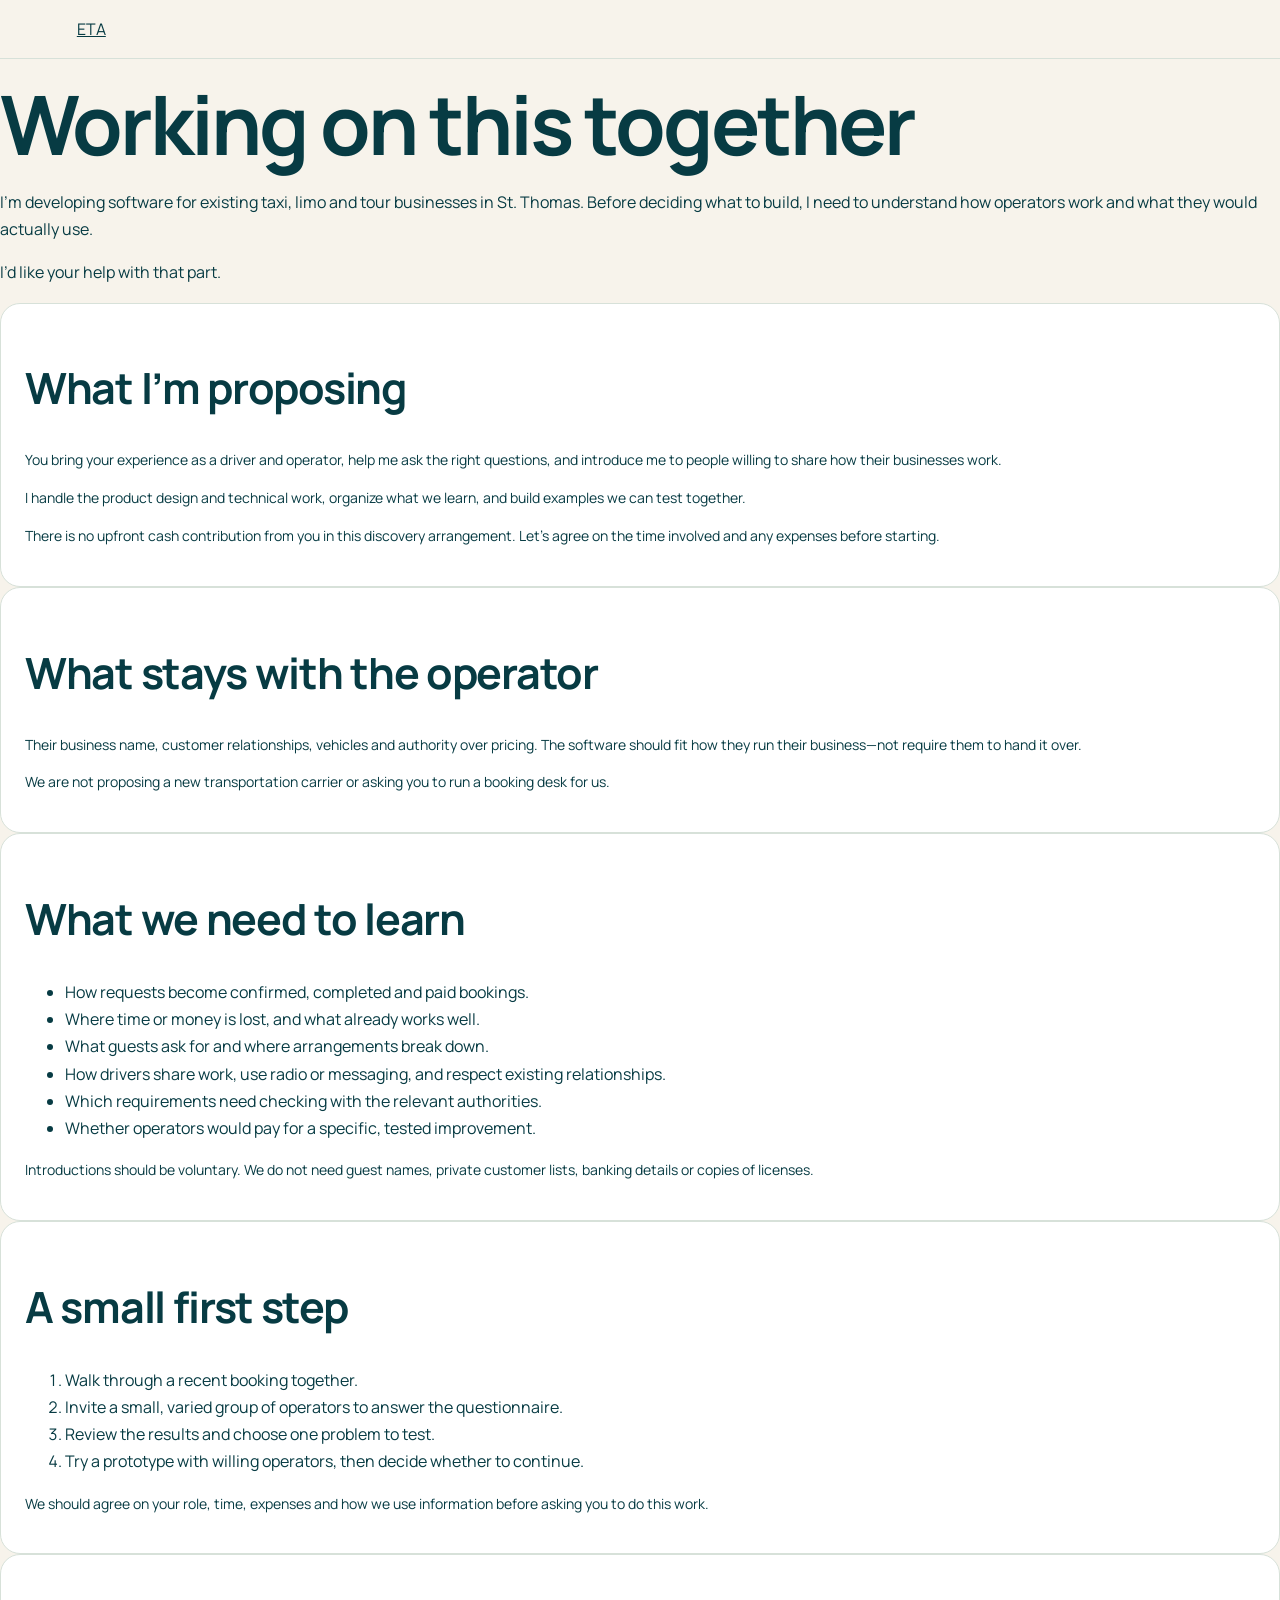
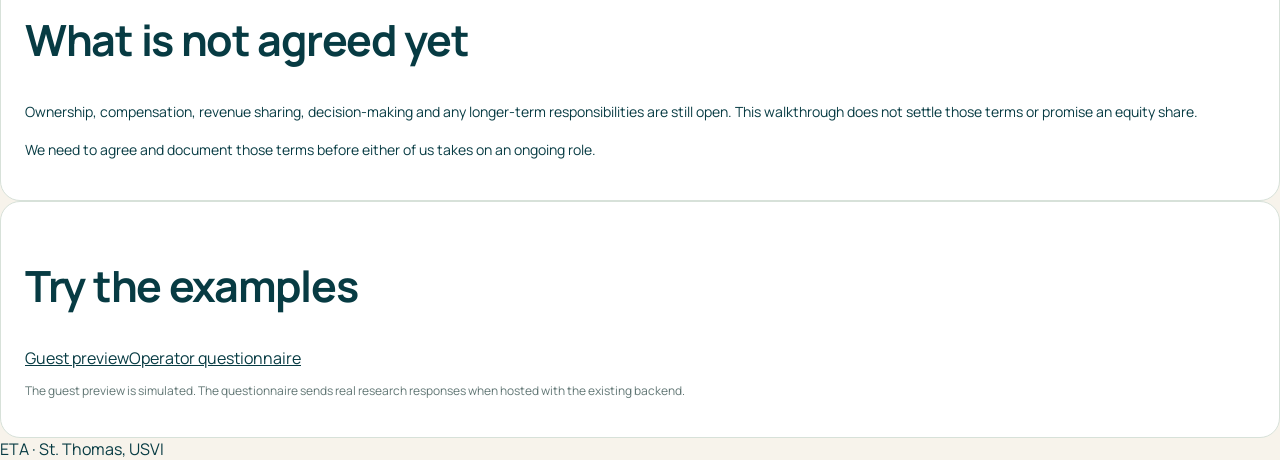
==== public/partnership/index.html @ 53bbaac8 "Rebuild ETA frontend packet and document research and release requirements" ====
<!doctype html><html lang="en"><head><meta charset="utf-8"><meta name="viewport" content="width=device-width,initial-scale=1"><meta name="robots" content="noindex,nofollow"><title>Working on ETA together</title><link rel="stylesheet" href="/assets/style.css"></head><body><header><a href="/">ETA</a><nav></nav></header><main><section class="intro"><h1>Working on this together</h1><p>I’m developing software for existing taxi, limo and tour businesses in St. Thomas. Before deciding what to build, I need to understand how operators work and what they would actually use.</p><p>I’d like your help with that part.</p></section><section class="card"><h2>What I’m proposing</h2><p>You bring your experience as a driver and operator, help me ask the right questions, and introduce me to people willing to share how their businesses work.</p><p>I handle the product design and technical work, organize what we learn, and build examples we can test together.</p><p>There is no upfront cash contribution from you in this discovery arrangement. Let’s agree on the time involved and any expenses before starting.</p></section><section class="card"><h2>What stays with the operator</h2><p>Their business name, customer relationships, vehicles and authority over pricing. The software should fit how they run their business—not require them to hand it over.</p><p>We are not proposing a new transportation carrier or asking you to run a booking desk for us.</p></section><section class="card"><h2>What we need to learn</h2><ul><li>How requests become confirmed, completed and paid bookings.</li><li>Where time or money is lost, and what already works well.</li><li>What guests ask for and where arrangements break down.</li><li>How drivers share work, use radio or messaging, and respect existing relationships.</li><li>Which requirements need checking with the relevant authorities.</li><li>Whether operators would pay for a specific, tested improvement.</li></ul><p>Introductions should be voluntary. We do not need guest names, private customer lists, banking details or copies of licenses.</p></section><section class="card"><h2>A small first step</h2><ol><li>Walk through a recent booking together.</li><li>Invite a small, varied group of operators to answer the questionnaire.</li><li>Review the results and choose one problem to test.</li><li>Try a prototype with willing operators, then decide whether to continue.</li></ol><p>We should agree on your role, time, expenses and how we use information before asking you to do this work.</p></section><section class="card"><h2>What is not agreed yet</h2><p>Ownership, compensation, revenue sharing, decision-making and any longer-term responsibilities are still open. This walkthrough does not settle those terms or promise an equity share.</p><p>We need to agree and document those terms before either of us takes on an ongoing role.</p></section><section class="card"><h2>Try the examples</h2><a class="button" href="/">Guest preview</a><a class="button" href="/questionnaire/">Operator questionnaire</a><p class="small">The guest preview is simulated. The questionnaire sends real research responses when hosted with the existing backend.</p></section></main><footer>ETA · St. Thomas, USVI</footer></body></html>
---- assets/style.css ----
@import url('https://fonts.googleapis.com/css2?family=Manrope:wght@400;500;600;700;800&display=swap');:root{--ink:#073b43;--cream:#f7f3eb;--mint:#bde5d5;--coral:#e8876c;--muted:#617674;--line:#d7e1d9}*{box-sizing:border-box}html{scroll-behavior:smooth}body{margin:0;background:var(--cream);color:var(--ink);font:16px Manrope,Arial,sans-serif}a{color:inherit}button,input,select,textarea{font:inherit}button,.btn{display:inline-block;cursor:pointer;border:0;border-radius:12px;padding:14px 20px;background:var(--ink);color:white;font-weight:700;text-decoration:none}button:hover,.btn:hover{filter:brightness(1.12)}button:disabled{opacity:.45;cursor:wait}:focus-visible{outline:3px solid var(--coral);outline-offset:3px}.mint{background:var(--mint);color:var(--ink)}.outline{background:transparent;color:inherit;border:1px solid #92ada4}header{padding:18px 6%;display:flex;justify-content:space-between;align-items:center;gap:15px;background:var(--cream);position:sticky;top:0;z-index:9;border-bottom:1px solid var(--line)}.logo{font-size:31px;font-weight:800;letter-spacing:-2px;text-decoration:none}.logo i{display:inline-block;width:8px;height:8px;border-radius:50%;background:var(--coral);margin-left:6px}nav{display:flex;gap:19px;flex-wrap:wrap;align-items:center;font-size:12px}nav a{text-decoration:none}.hero{padding:68px 6%;color:var(--cream);background:var(--ink);position:relative;overflow:hidden}.hero:after{content:'';position:absolute;right:-150px;top:-200px;width:600px;height:600px;border:85px solid #bde5d50b;border-radius:50%;pointer-events:none}.wrap{max-width:1220px;margin:auto;position:relative}.eyebrow{font-size:11px;font-weight:800;letter-spacing:2px;text-transform:uppercase}h1{font-size:clamp(45px,6.5vw,82px);line-height:1.05;letter-spacing:-3px;margin:22px 0}h2{font-size:clamp(29px,4vw,43px);line-height:1.15;letter-spacing:-1.3px}h3{font-size:21px}p,li{line-height:1.7}.lead{font-size:20px;max-width:680px}.section{padding:42px 6%}.grid{display:grid;grid-template-columns:repeat(4,1fr);gap:18px}.two{grid-template-columns:1fr 1fr}.three{grid-template-columns:repeat(3,1fr)}.card{background:white;border:1px solid var(--line);border-radius:20px;padding:24px}.card p{font-size:14px}.art{height:120px;border-radius:12px;position:relative;overflow:hidden;background:linear-gradient(155deg,#bde5d5 40%,#7ba7a3 41%,#7ba7a3 53%,#e9d5b2 54%)}.art:after{content:'';position:absolute;width:80px;height:80px;border:15px solid #ffffff70;border-radius:50%;right:15px;top:25px}.row{display:flex;align-items:center;justify-content:space-between;gap:12px;flex-wrap:wrap}.small{font-size:12px!important;color:var(--muted)}.hero .small{color:#c1d7ce}.badge{display:inline-block;background:#e7f1e9;border-radius:25px;padding:7px 11px;font-size:11px}.hidden{display:none!important}.line{padding:13px 0;border-bottom:1px solid var(--line)}label{display:block;font-size:13px;font-weight:700;margin:14px 0}input,select,textarea{display:block;width:100%;padding:12px;border:1px solid #bbcec3;border-radius:9px;background:white;color:var(--ink);margin-top:7px}textarea{min-height:90px}.note{background:#eee3d3;border-left:4px solid var(--coral);padding:22px;border-radius:10px}.result{padding:18px;background:#e3f1e7;border-radius:12px;margin-top:15px;line-height:1.7}.error{background:#fbe8df}.map{height:210px;border-radius:14px;position:relative;overflow:hidden;margin:20px 0;background:repeating-linear-gradient(30deg,#d9e7d9,#d9e7d9 35px,#eaf0e3 36px,#eaf0e3 70px)}.route{position:absolute;top:50%;left:10%;width:80%;height:7px;background:#477e6e;transform:rotate(-12deg);border-radius:9px}.car{position:absolute;top:47%;left:12%;padding:10px;background:var(--ink);color:white;border-radius:20px;font-size:12px;transition:all .7s}.pin{position:absolute;right:10%;top:25%;background:white;padding:9px;border-radius:10px;font-size:12px}details{border:1px solid var(--line);border-radius:11px;padding:16px;margin:13px 0}summary{cursor:pointer;font-weight:700}.amount{font-size:28px;font-weight:800;display:block;margin-top:6px}.survey{max-width:840px;margin:auto}.q{margin-bottom:25px}.q h3{font-size:16px}.choices{display:grid;grid-template-columns:1fr 1fr;gap:9px}.choices label{display:flex;align-items:flex-start;font-weight:500;margin:0;padding:12px;border:1px solid #cddbd0;border-radius:9px}.choices label:has(input:checked){background:#dfefe2}.choices input{width:auto;margin:4px 9px 0 0}.progress{height:5px;background:#dbe5da;border-radius:8px;overflow:hidden;margin:18px 0}.progress span{height:100%;display:block;background:var(--coral)}pre{white-space:pre-wrap;word-break:break-word;font-size:12px;max-height:360px;overflow:auto;background:white;padding:18px}.footer{padding:25px 6%;border-top:1px solid var(--line);font-size:12px;color:var(--muted)}@media(max-width:850px){.grid{grid-template-columns:1fr 1fr}.three{grid-template-columns:1fr}h1{letter-spacing:-2px}}@media(max-width:580px){.grid,.two,.choices{grid-template-columns:1fr}header{flex-wrap:wrap}nav{gap:13px}.hero{padding:42px 6%}.section{padding:28px 5%}.card{padding:20px}h1{font-size:46px}}@media(prefers-reduced-motion:reduce){*{scroll-behavior:auto!important;transition:none!important}}
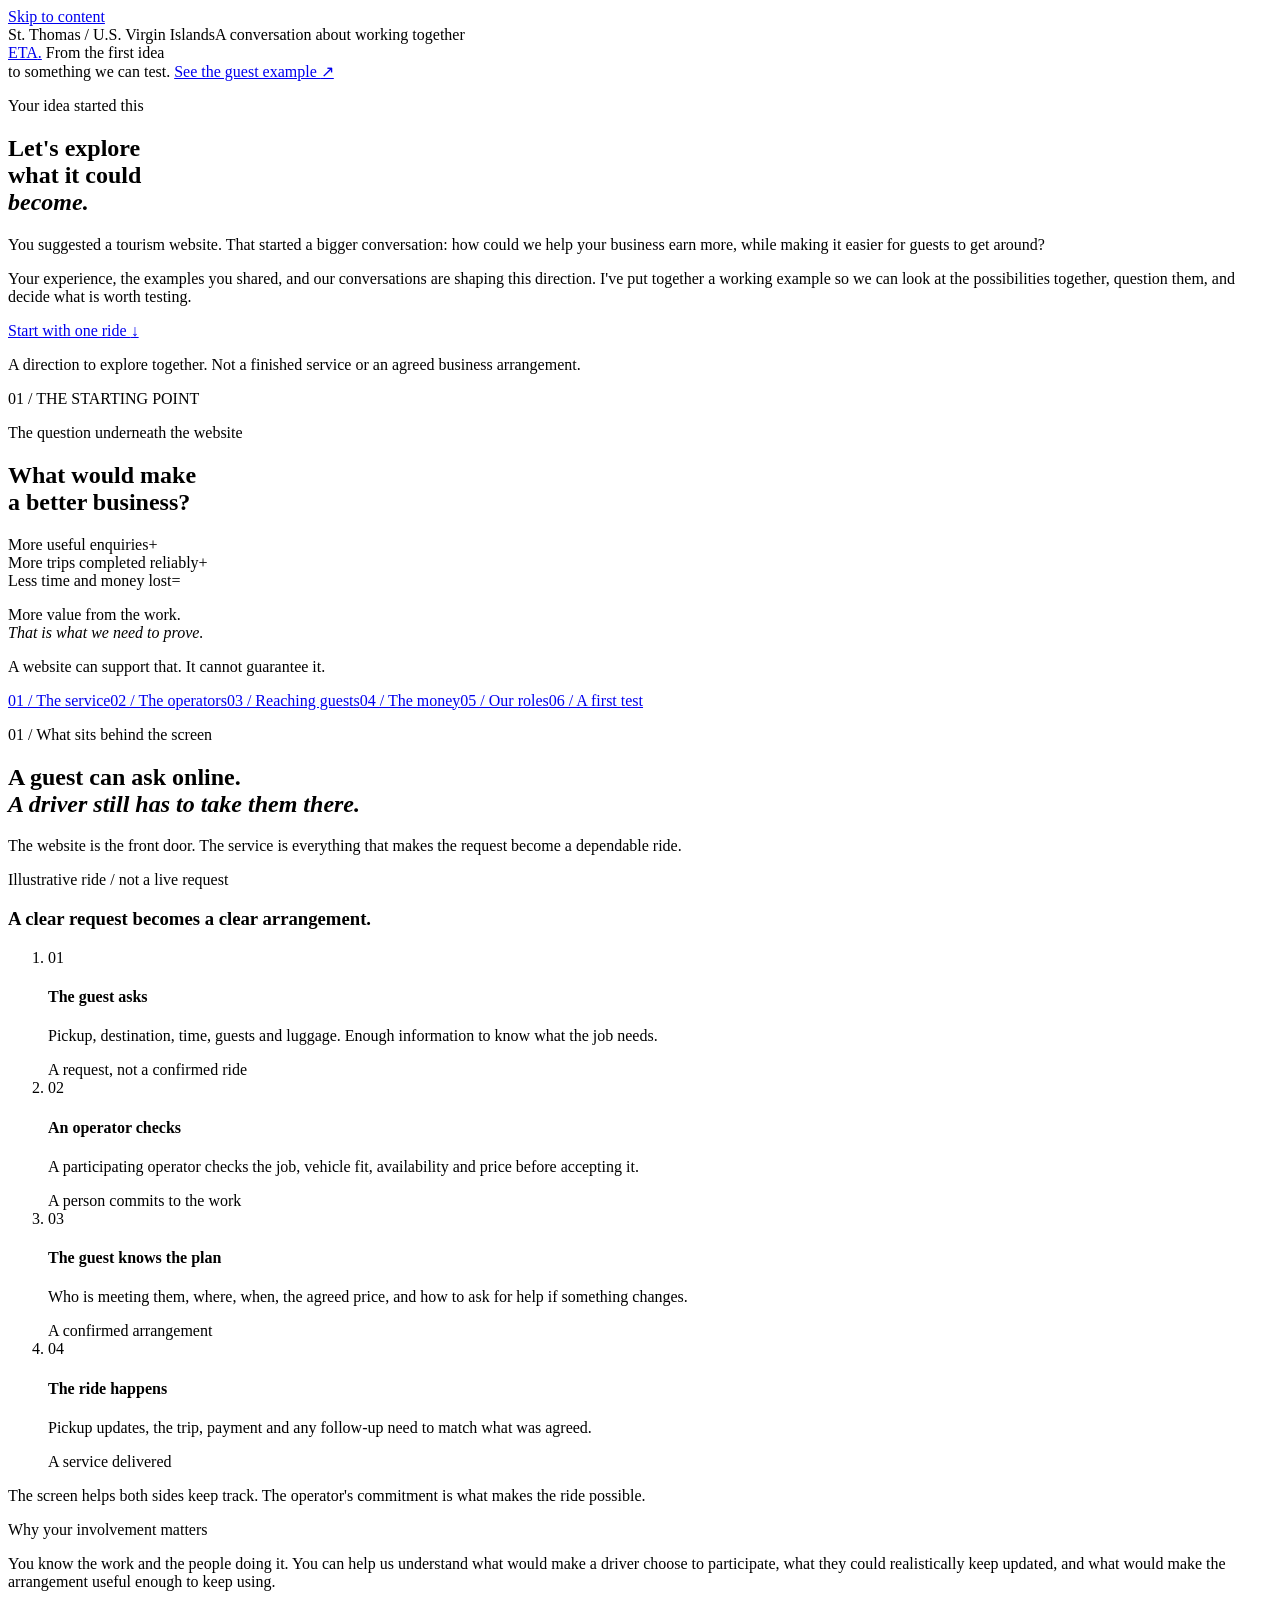
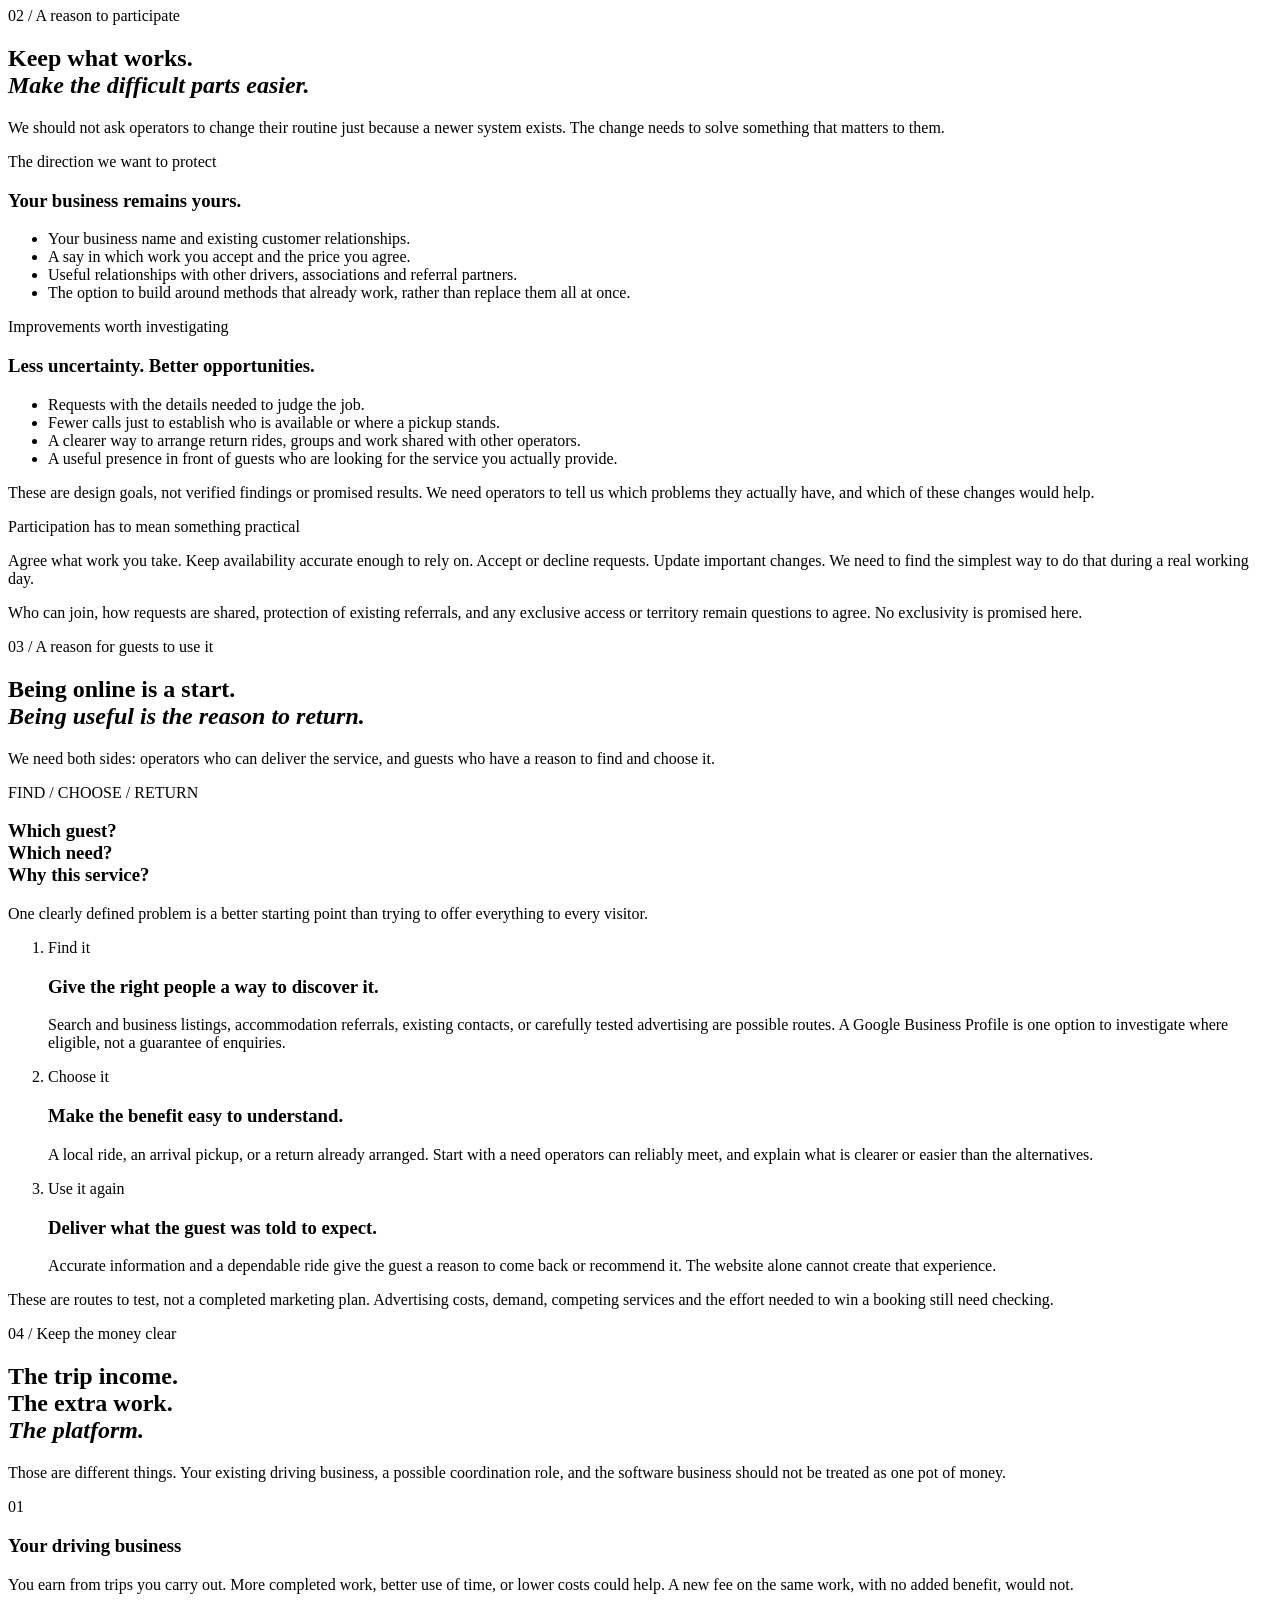
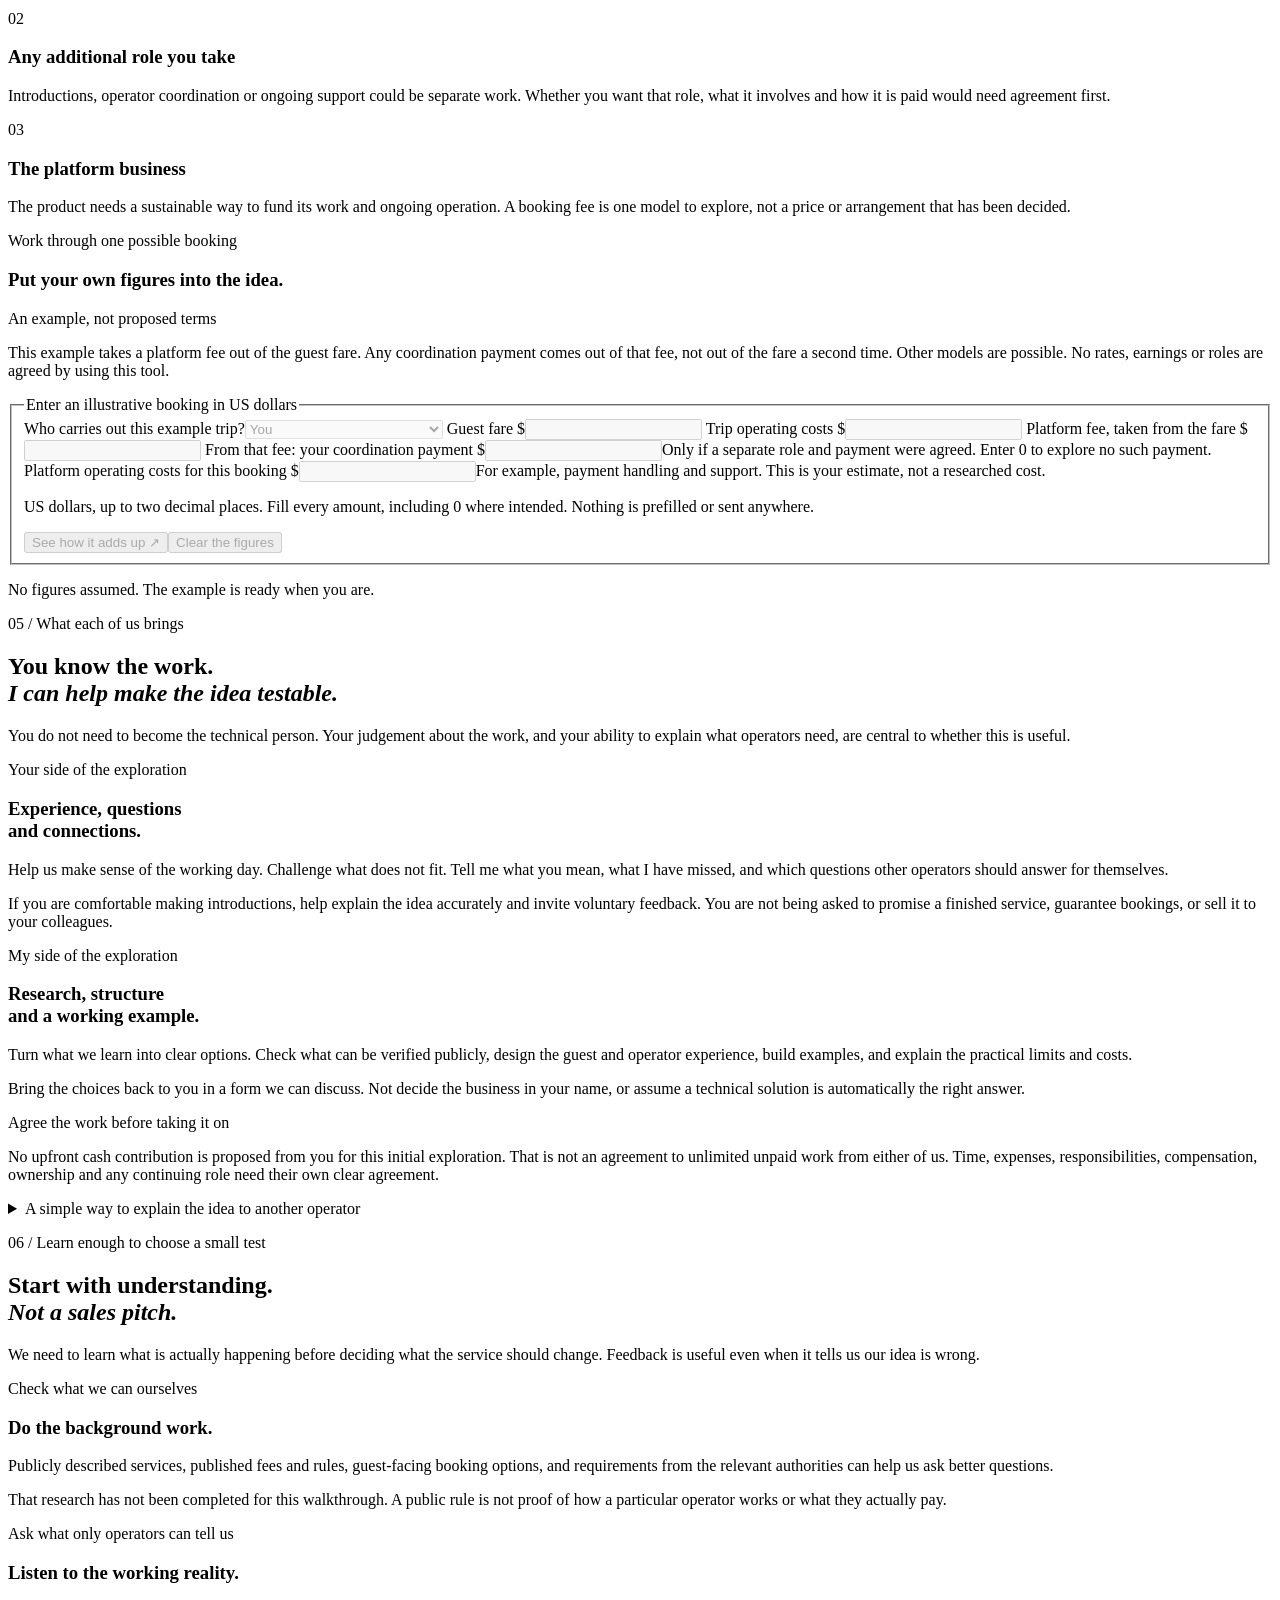
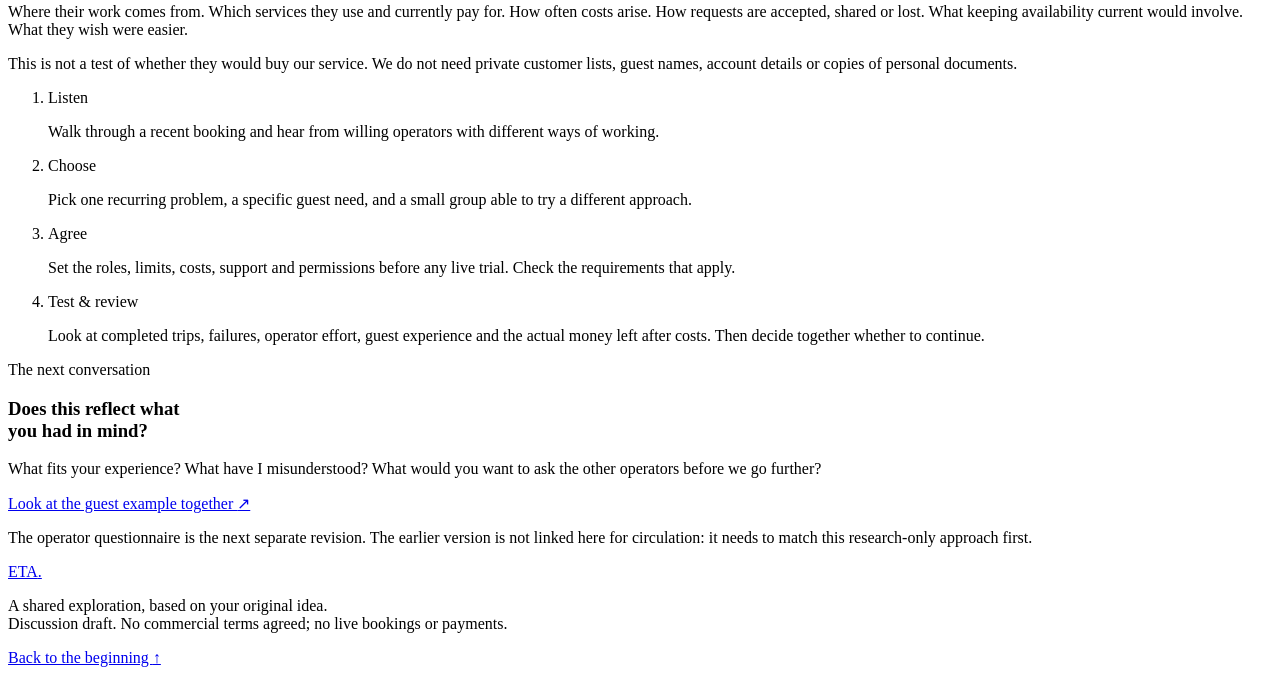
==== commit 40f57c26: "Rebuild ETA guest and partnership prototypes Create service-specific guest journeys and a collaborat" ====
--- a/public/partnership/index.html
+++ b/public/partnership/index.html
@@ -1 +1,176 @@
-<!doctype html><html lang="en"><head><meta charset="utf-8"><meta name="viewport" content="width=device-width,initial-scale=1"><meta name="robots" content="noindex,nofollow"><title>Working on ETA together</title><link rel="stylesheet" href="/assets/style.css"></head><body><header><a href="/">ETA</a><nav></nav></header><main><section class="intro"><h1>Working on this together</h1><p>I’m developing software for existing taxi, limo and tour businesses in St. Thomas. Before deciding what to build, I need to understand how operators work and what they would actually use.</p><p>I’d like your help with that part.</p></section><section class="card"><h2>What I’m proposing</h2><p>You bring your experience as a driver and operator, help me ask the right questions, and introduce me to people willing to share how their businesses work.</p><p>I handle the product design and technical work, organize what we learn, and build examples we can test together.</p><p>There is no upfront cash contribution from you in this discovery arrangement. Let’s agree on the time involved and any expenses before starting.</p></section><section class="card"><h2>What stays with the operator</h2><p>Their business name, customer relationships, vehicles and authority over pricing. The software should fit how they run their business—not require them to hand it over.</p><p>We are not proposing a new transportation carrier or asking you to run a booking desk for us.</p></section><section class="card"><h2>What we need to learn</h2><ul><li>How requests become confirmed, completed and paid bookings.</li><li>Where time or money is lost, and what already works well.</li><li>What guests ask for and where arrangements break down.</li><li>How drivers share work, use radio or messaging, and respect existing relationships.</li><li>Which requirements need checking with the relevant authorities.</li><li>Whether operators would pay for a specific, tested improvement.</li></ul><p>Introductions should be voluntary. We do not need guest names, private customer lists, banking details or copies of licenses.</p></section><section class="card"><h2>A small first step</h2><ol><li>Walk through a recent booking together.</li><li>Invite a small, varied group of operators to answer the questionnaire.</li><li>Review the results and choose one problem to test.</li><li>Try a prototype with willing operators, then decide whether to continue.</li></ol><p>We should agree on your role, time, expenses and how we use information before asking you to do this work.</p></section><section class="card"><h2>What is not agreed yet</h2><p>Ownership, compensation, revenue sharing, decision-making and any longer-term responsibilities are still open. This walkthrough does not settle those terms or promise an equity share.</p><p>We need to agree and document those terms before either of us takes on an ongoing role.</p></section><section class="card"><h2>Try the examples</h2><a class="button" href="/">Guest preview</a><a class="button" href="/questionnaire/">Operator questionnaire</a><p class="small">The guest preview is simulated. The questionnaire sends real research responses when hosted with the existing backend.</p></section></main><footer>ETA · St. Thomas, USVI</footer></body></html>+<!doctype html>
+<html lang="en">
+<head>
+  <meta charset="utf-8">
+  <meta name="viewport" content="width=device-width, initial-scale=1">
+  <meta name="robots" content="noindex,nofollow">
+  <meta name="theme-color" content="#123f43">
+  <title>ETA | Exploring your idea, together</title>
+  <link rel="stylesheet" href="/assets/partnership.css">
+  <script src="/assets/partnership.js" defer></script>
+</head>
+<body>
+  <a class="skip-link" href="#main">Skip to content</a>
+  <div class="edition"><span>St. Thomas / U.S. Virgin Islands</span><span>A conversation about working together</span></div>
+  <header class="site-header">
+    <a class="wordmark" href="/" aria-label="ETA guest preview">ETA<span>.</span></a>
+    <span class="header-note">From the first idea<br>to something we can test.</span>
+    <a class="guest-link" href="/" target="_blank" rel="noopener">See the guest example <span aria-hidden="true">&#8599;</span></a>
+  </header>
+
+  <main id="main">
+    <section class="opening section-width" aria-labelledby="opening-title">
+      <div class="opening-copy">
+        <p class="eyebrow"><span class="rule"></span> Your idea started this</p>
+        <h1 id="opening-title">Let's explore<br>what it could<br><em>become.</em></h1>
+        <p class="opening-lead">You suggested a tourism website. That started a bigger conversation: how could we help your business earn more, while making it easier for guests to get around?</p>
+        <p>Your experience, the examples you shared, and our conversations are shaping this direction. I've put together a working example so we can look at the possibilities together, question them, and decide what is worth testing.</p>
+        <a class="button button-dark" href="#service">Start with one ride <span aria-hidden="true">&#8595;</span></a>
+        <p class="caption">A direction to explore together. Not a finished service or an agreed business arrangement.</p>
+      </div>
+      <aside class="opening-note" aria-labelledby="shared-question">
+        <span class="folio" aria-hidden="true">01 / THE STARTING POINT</span>
+        <p class="eyebrow">The question underneath the website</p>
+        <h2 id="shared-question">What would make<br>a better business?</h2>
+        <div class="question-line"><span>More useful enquiries</span><span aria-hidden="true">+</span></div>
+        <div class="question-line"><span>More trips completed reliably</span><span aria-hidden="true">+</span></div>
+        <div class="question-line"><span>Less time and money lost</span><span aria-hidden="true">=</span></div>
+        <p class="question-result">More value from the work.<br><em>That is what we need to prove.</em></p>
+        <p class="note-small">A website can support that. It cannot guarantee it.</p>
+      </aside>
+    </section>
+
+    <nav class="chapter-nav" aria-label="Walkthrough sections">
+      <div><a href="#service">01 / The service</a><a href="#operators">02 / The operators</a><a href="#reach">03 / Reaching guests</a><a href="#earnings">04 / The money</a><a href="#together">05 / Our roles</a><a href="#first-test">06 / A first test</a></div>
+    </nav>
+
+    <section id="service" class="chapter section-width" aria-labelledby="service-title">
+      <div class="chapter-heading">
+        <p class="eyebrow">01 / What sits behind the screen</p>
+        <h2 id="service-title">A guest can ask online.<br><em>A driver still has to take them there.</em></h2>
+        <p>The website is the front door. The service is everything that makes the request become a dependable ride.</p>
+      </div>
+      <div class="flow-controls" role="group" aria-label="Explore two possible outcomes" hidden>
+        <button type="button" class="flow-button" data-flow="ready" aria-pressed="true" aria-controls="flow-ready">A suitable operator accepts</button>
+        <button type="button" class="flow-button" data-flow="unavailable" aria-pressed="false" aria-controls="flow-unavailable">No suitable operator is available</button>
+      </div>
+      <div id="flow-ready" class="flow-example" role="region" aria-labelledby="ready-title">
+        <div class="example-heading"><span class="example-label">Illustrative ride / not a live request</span><h3 id="ready-title">A clear request becomes a clear arrangement.</h3></div>
+        <ol class="ride-flow">
+          <li><span class="step-number">01</span><h4>The guest asks</h4><p>Pickup, destination, time, guests and luggage. Enough information to know what the job needs.</p><span class="flow-state">A request, not a confirmed ride</span></li>
+          <li><span class="step-number">02</span><h4>An operator checks</h4><p>A participating operator checks the job, vehicle fit, availability and price before accepting it.</p><span class="flow-state">A person commits to the work</span></li>
+          <li><span class="step-number">03</span><h4>The guest knows the plan</h4><p>Who is meeting them, where, when, the agreed price, and how to ask for help if something changes.</p><span class="flow-state">A confirmed arrangement</span></li>
+          <li><span class="step-number">04</span><h4>The ride happens</h4><p>Pickup updates, the trip, payment and any follow-up need to match what was agreed.</p><span class="flow-state">A service delivered</span></li>
+        </ol>
+        <p class="flow-conclusion">The screen helps both sides keep track. The operator's commitment is what makes the ride possible.</p>
+      </div>
+      <div id="flow-unavailable" class="flow-example" role="region" aria-labelledby="unavailable-title" hidden>
+        <div class="example-heading"><span class="example-label">Illustrative exception / not a live request</span><h3 id="unavailable-title">A payment button cannot supply a missing driver.</h3></div>
+        <ol class="ride-flow exception-flow">
+          <li><span class="step-number">01</span><h4>The guest asks</h4><p>The same clear request arrives. The website can collect it, but that is only the first step.</p><span class="flow-state">Request received</span></li>
+          <li><span class="step-number">02</span><h4>Nobody can accept</h4><p>No participating operator can meet the time or vehicle needs. Interest in the job is not the same as availability.</p><span class="flow-state">Not confirmed</span></li>
+          <li><span class="step-number">03</span><h4>Give an honest answer</h4><p>Ask whether another time would work, or explain that the request cannot be fulfilled. Do not promise a ride or take payment as though it is secured.</p><span class="flow-state">Alternative or clear decline</span></li>
+          <li><span class="step-number">04</span><h4>Learn from the gap</h4><p>Was the issue timing, vehicle capacity, coverage, or the way the request reached operators? That helps us choose what to improve.</p><span class="flow-state">A question to investigate</span></li>
+        </ol>
+        <p class="flow-conclusion">This is why operators need to participate before we can promise the service to guests.</p>
+      </div>
+      <p id="flow-status" class="sr-only" role="status" aria-live="polite"></p>
+      <div class="plain-takeaway"><span class="eyebrow">Why your involvement matters</span><p>You know the work and the people doing it. You can help us understand what would make a driver choose to participate, what they could realistically keep updated, and what would make the arrangement useful enough to keep using.</p></div>
+    </section>
+
+    <section id="operators" class="operator-section" aria-labelledby="operators-title">
+      <div class="section-width chapter">
+        <div class="chapter-heading"><p class="eyebrow">02 / A reason to participate</p><h2 id="operators-title">Keep what works.<br><em>Make the difficult parts easier.</em></h2><p>We should not ask operators to change their routine just because a newer system exists. The change needs to solve something that matters to them.</p></div>
+        <div class="operator-columns">
+          <div><span class="column-label">The direction we want to protect</span><h3>Your business remains yours.</h3><ul class="editorial-list"><li>Your business name and existing customer relationships.</li><li>A say in which work you accept and the price you agree.</li><li>Useful relationships with other drivers, associations and referral partners.</li><li>The option to build around methods that already work, rather than replace them all at once.</li></ul></div>
+          <div><span class="column-label">Improvements worth investigating</span><h3>Less uncertainty. Better opportunities.</h3><ul class="editorial-list"><li>Requests with the details needed to judge the job.</li><li>Fewer calls just to establish who is available or where a pickup stands.</li><li>A clearer way to arrange return rides, groups and work shared with other operators.</li><li>A useful presence in front of guests who are looking for the service you actually provide.</li></ul></div>
+        </div>
+        <p class="section-footnote">These are design goals, not verified findings or promised results. We need operators to tell us which problems they actually have, and which of these changes would help.</p>
+        <div class="participation-line"><p class="eyebrow">Participation has to mean something practical</p><p>Agree what work you take. Keep availability accurate enough to rely on. Accept or decline requests. Update important changes. We need to find the simplest way to do that during a real working day.</p><p class="note-small">Who can join, how requests are shared, protection of existing referrals, and any exclusive access or territory remain questions to agree. No exclusivity is promised here.</p></div>
+      </div>
+    </section>
+
+    <section id="reach" class="chapter section-width" aria-labelledby="reach-title">
+      <div class="chapter-heading"><p class="eyebrow">03 / A reason for guests to use it</p><h2 id="reach-title">Being online is a start.<br><em>Being useful is the reason to return.</em></h2><p>We need both sides: operators who can deliver the service, and guests who have a reason to find and choose it.</p></div>
+      <div class="reach-layout">
+        <div class="reach-question"><span class="folio" aria-hidden="true">FIND / CHOOSE / RETURN</span><h3>Which guest?<br>Which need?<br>Why this service?</h3><p>One clearly defined problem is a better starting point than trying to offer everything to every visitor.</p></div>
+        <ol class="reach-steps">
+          <li><span>Find it</span><div><h3>Give the right people a way to discover it.</h3><p>Search and business listings, accommodation referrals, existing contacts, or carefully tested advertising are possible routes. A Google Business Profile is one option to investigate where eligible, not a guarantee of enquiries.</p></div></li>
+          <li><span>Choose it</span><div><h3>Make the benefit easy to understand.</h3><p>A local ride, an arrival pickup, or a return already arranged. Start with a need operators can reliably meet, and explain what is clearer or easier than the alternatives.</p></div></li>
+          <li><span>Use it again</span><div><h3>Deliver what the guest was told to expect.</h3><p>Accurate information and a dependable ride give the guest a reason to come back or recommend it. The website alone cannot create that experience.</p></div></li>
+        </ol>
+      </div>
+      <p class="section-footnote">These are routes to test, not a completed marketing plan. Advertising costs, demand, competing services and the effort needed to win a booking still need checking.</p>
+    </section>
+
+    <section id="earnings" class="earnings-section" aria-labelledby="earnings-title">
+      <div class="section-width chapter">
+        <div class="chapter-heading"><p class="eyebrow">04 / Keep the money clear</p><h2 id="earnings-title">The trip income.<br>The extra work.<br><em>The platform.</em></h2><p>Those are different things. Your existing driving business, a possible coordination role, and the software business should not be treated as one pot of money.</p></div>
+        <div class="income-lines">
+          <div><span class="income-number">01</span><h3>Your driving business</h3><p>You earn from trips you carry out. More completed work, better use of time, or lower costs could help. A new fee on the same work, with no added benefit, would not.</p></div>
+          <div><span class="income-number">02</span><h3>Any additional role you take</h3><p>Introductions, operator coordination or ongoing support could be separate work. Whether you want that role, what it involves and how it is paid would need agreement first.</p></div>
+          <div><span class="income-number">03</span><h3>The platform business</h3><p>The product needs a sustainable way to fund its work and ongoing operation. A booking fee is one model to explore, not a price or arrangement that has been decided.</p></div>
+        </div>
+
+        <div class="money-workbench">
+          <div class="workbench-heading"><div><p class="eyebrow">Work through one possible booking</p><h3>Put your own figures into the idea.</h3></div><span class="draft-stamp">An example, not proposed terms</span></div>
+          <p class="workbench-intro">This example takes a platform fee out of the guest fare. Any coordination payment comes out of that fee, not out of the fare a second time. Other models are possible. No rates, earnings or roles are agreed by using this tool.</p>
+          <form id="earnings-form" novalidate inert>
+            <fieldset id="earnings-fields" disabled>
+              <legend class="sr-only">Enter an illustrative booking in US dollars</legend>
+              <div class="money-form-grid">
+                <label class="wide-field" for="fulfiller">Who carries out this example trip?<select id="fulfiller" name="fulfiller"><option value="you">You</option><option value="another">Another participating operator</option></select></label>
+                <label for="fare">Guest fare <span class="money-input"><span aria-hidden="true">$</span><input id="fare" name="fare" inputmode="decimal" type="text" maxlength="16" required aria-describedby="money-help" autocomplete="off"></span></label>
+                <label for="trip-costs">Trip operating costs <span class="money-input"><span aria-hidden="true">$</span><input id="trip-costs" name="tripCosts" inputmode="decimal" type="text" maxlength="16" required aria-describedby="money-help" autocomplete="off"></span></label>
+                <label for="platform-fee">Platform fee, taken from the fare <span class="money-input"><span aria-hidden="true">$</span><input id="platform-fee" name="platformFee" inputmode="decimal" type="text" maxlength="16" required aria-describedby="money-help" autocomplete="off"></span></label>
+                <label for="coordination-pay">From that fee: your coordination payment <span class="money-input"><span aria-hidden="true">$</span><input id="coordination-pay" name="coordinationPay" inputmode="decimal" type="text" maxlength="16" required aria-describedby="money-help coordination-help" autocomplete="off"></span><span id="coordination-help" class="field-help">Only if a separate role and payment were agreed. Enter 0 to explore no such payment.</span></label>
+                <label class="wide-field" for="platform-costs">Platform operating costs for this booking <span class="money-input"><span aria-hidden="true">$</span><input id="platform-costs" name="platformCosts" inputmode="decimal" type="text" maxlength="16" required aria-describedby="money-help platform-costs-help" autocomplete="off"></span><span id="platform-costs-help" class="field-help">For example, payment handling and support. This is your estimate, not a researched cost.</span></label>
+              </div>
+              <p id="money-help" class="field-help">US dollars, up to two decimal places. Fill every amount, including 0 where intended. Nothing is prefilled or sent anywhere.</p>
+              <p id="money-error" class="form-error" role="alert" hidden></p>
+              <div class="form-actions"><button class="button button-dark" type="submit">See how it adds up <span aria-hidden="true">&#8599;</span></button><button class="text-button" type="reset">Clear the figures</button></div>
+            </fieldset>
+          </form>
+          <noscript><p class="form-error">The calculator needs JavaScript. The rest of this walkthrough can be read without it.</p></noscript>
+          <p id="money-status" class="money-status" role="status" aria-live="polite">No figures assumed. The example is ready when you are.</p>
+          <div id="money-results" class="money-results" hidden>
+            <h4 id="results-title" tabindex="-1">Where this example leaves each side</h4>
+            <p id="booking-role" class="results-note"></p>
+            <div class="result-grid">
+              <div><span class="eyebrow">Your side</span><dl class="result-lines"><div><dt>Your trip contribution</dt><dd id="your-driving"></dd></div><div><dt>Your separate coordination payment</dt><dd id="your-coordination"></dd></div><div class="result-total"><dt>Your combined amount</dt><dd id="your-total"></dd></div></dl></div>
+              <div><span class="eyebrow">The other operator</span><dl class="result-lines"><div><dt>Their trip contribution</dt><dd id="other-driving"></dd></div></dl><p class="results-note">Only applies when another operator carries out the example trip.</p></div>
+              <div><span class="eyebrow">The platform side</span><dl class="result-lines"><div><dt>Fee received</dt><dd id="fee-received"></dd></div><div><dt>Less your coordination payment</dt><dd id="coordination-out"></dd></div><div><dt>Less entered platform costs</dt><dd id="platform-costs-out"></dd></div><div class="result-total"><dt>Amount remaining</dt><dd id="platform-remaining"></dd></div></dl></div>
+            </div>
+            <div class="comparison-note"><h4>Compare the same trip without a platform fee.</h4><p id="fee-comparison"></p><p>The fee only makes business sense if the service brings enough added value: useful additional work, less cost, or time worth saving. We still have to test that. This is one booking, not a forecast of more guests or guaranteed earnings.</p></div>
+            <p class="results-note">Trip contribution = fare minus entered trip costs and the platform fee. These amounts are not take-home profit: taxes and any costs you did not enter are not deducted. The coordination payment also has no separate costs deducted. Actual payment collection, payment timing, refunds and money-handling responsibilities remain undecided.</p>
+          </div>
+        </div>
+      </div>
+    </section>
+
+    <section id="together" class="chapter section-width" aria-labelledby="together-title">
+      <div class="chapter-heading"><p class="eyebrow">05 / What each of us brings</p><h2 id="together-title">You know the work.<br><em>I can help make the idea testable.</em></h2><p>You do not need to become the technical person. Your judgement about the work, and your ability to explain what operators need, are central to whether this is useful.</p></div>
+      <div class="roles-layout">
+        <div class="role-column"><span class="column-label">Your side of the exploration</span><h3>Experience, questions<br>and connections.</h3><p>Help us make sense of the working day. Challenge what does not fit. Tell me what you mean, what I have missed, and which questions other operators should answer for themselves.</p><p>If you are comfortable making introductions, help explain the idea accurately and invite voluntary feedback. You are not being asked to promise a finished service, guarantee bookings, or sell it to your colleagues.</p></div>
+        <div class="role-column"><span class="column-label">My side of the exploration</span><h3>Research, structure<br>and a working example.</h3><p>Turn what we learn into clear options. Check what can be verified publicly, design the guest and operator experience, build examples, and explain the practical limits and costs.</p><p>Bring the choices back to you in a form we can discuss. Not decide the business in your name, or assume a technical solution is automatically the right answer.</p></div>
+      </div>
+      <div class="agreement-note"><p class="eyebrow">Agree the work before taking it on</p><p>No upfront cash contribution is proposed from you for this initial exploration. That is not an agreement to unlimited unpaid work from either of us. Time, expenses, responsibilities, compensation, ownership and any continuing role need their own clear agreement.</p></div>
+      <details class="conversation-detail"><summary>A simple way to explain the idea to another operator</summary><blockquote>We're exploring a way to make arranging rides clearer for guests and the operators doing the work. The example shows what might be possible; it is not a service already taking bookings. We'd like to understand how your business works, what you already use, and what would genuinely make the work easier. Your experience will help us judge what is useful and what we should change.</blockquote><p class="note-small">Use this as a starting point for the conversation, not a script that replaces listening.</p></details>
+    </section>
+
+    <section id="first-test" class="research-section" aria-labelledby="test-title">
+      <div class="section-width chapter">
+        <div class="chapter-heading"><p class="eyebrow">06 / Learn enough to choose a small test</p><h2 id="test-title">Start with understanding.<br><em>Not a sales pitch.</em></h2><p>We need to learn what is actually happening before deciding what the service should change. Feedback is useful even when it tells us our idea is wrong.</p></div>
+        <div class="research-columns">
+          <div><span class="column-label">Check what we can ourselves</span><h3>Do the background work.</h3><p>Publicly described services, published fees and rules, guest-facing booking options, and requirements from the relevant authorities can help us ask better questions.</p><p class="note-small">That research has not been completed for this walkthrough. A public rule is not proof of how a particular operator works or what they actually pay.</p></div>
+          <div><span class="column-label">Ask what only operators can tell us</span><h3>Listen to the working reality.</h3><p>Where their work comes from. Which services they use and currently pay for. How often costs arise. How requests are accepted, shared or lost. What keeping availability current would involve. What they wish were easier.</p><p class="note-small">This is not a test of whether they would buy our service. We do not need private customer lists, guest names, account details or copies of personal documents.</p></div>
+        </div>
+        <ol class="test-sequence"><li><span>Listen</span><p>Walk through a recent booking and hear from willing operators with different ways of working.</p></li><li><span>Choose</span><p>Pick one recurring problem, a specific guest need, and a small group able to try a different approach.</p></li><li><span>Agree</span><p>Set the roles, limits, costs, support and permissions before any live trial. Check the requirements that apply.</p></li><li><span>Test &amp; review</span><p>Look at completed trips, failures, operator effort, guest experience and the actual money left after costs. Then decide together whether to continue.</p></li></ol>
+        <div class="decision-close"><div><p class="eyebrow">The next conversation</p><h3>Does this reflect what<br>you had in mind?</h3><p>What fits your experience? What have I misunderstood? What would you want to ask the other operators before we go further?</p></div><a class="button button-light" href="/" target="_blank" rel="noopener">Look at the guest example together <span aria-hidden="true">&#8599;</span></a></div>
+        <p class="questionnaire-note">The operator questionnaire is the next separate revision. The earlier version is not linked here for circulation: it needs to match this research-only approach first.</p>
+      </div>
+    </section>
+  </main>
+  <footer class="site-footer section-width"><a class="wordmark" href="/" aria-label="ETA guest preview">ETA<span>.</span></a><p>A shared exploration, based on your original idea.<br>Discussion draft. No commercial terms agreed; no live bookings or payments.</p><a href="#main">Back to the beginning <span aria-hidden="true">&#8593;</span></a></footer>
+</body>
+</html>
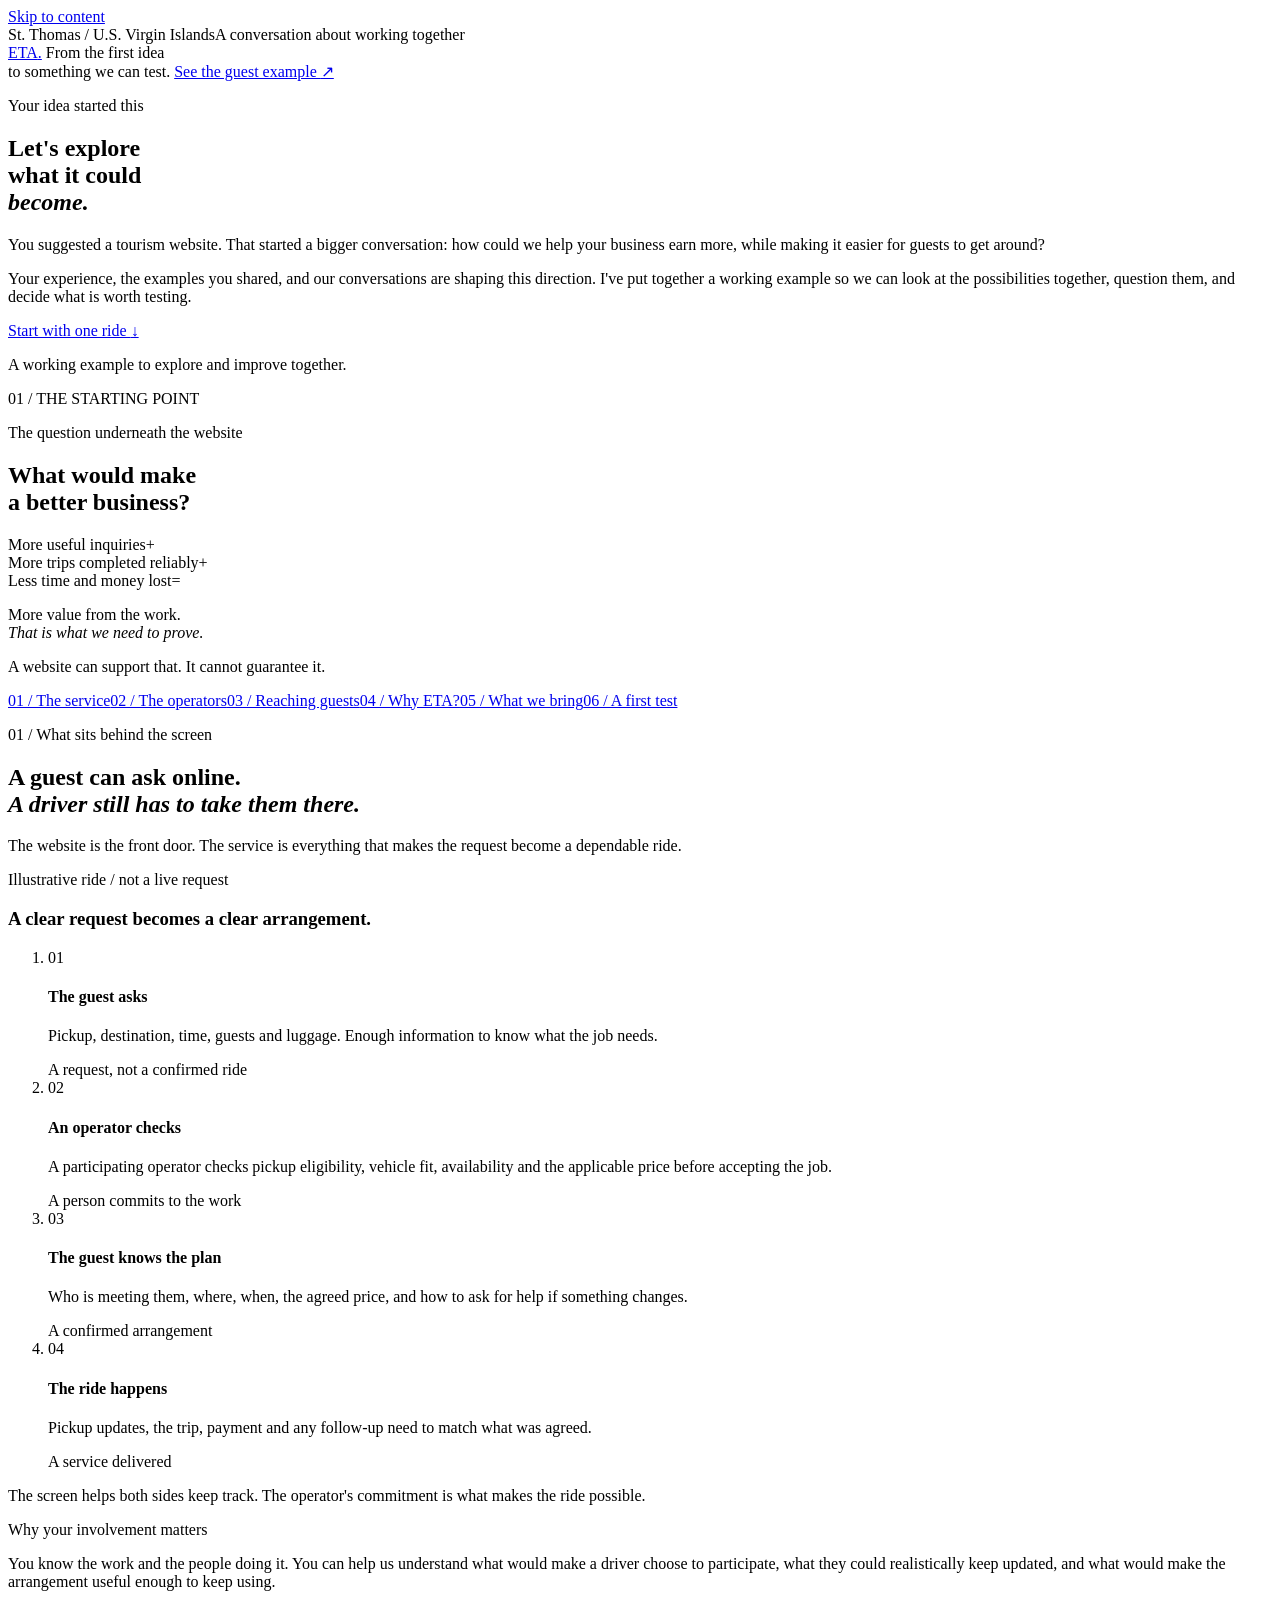
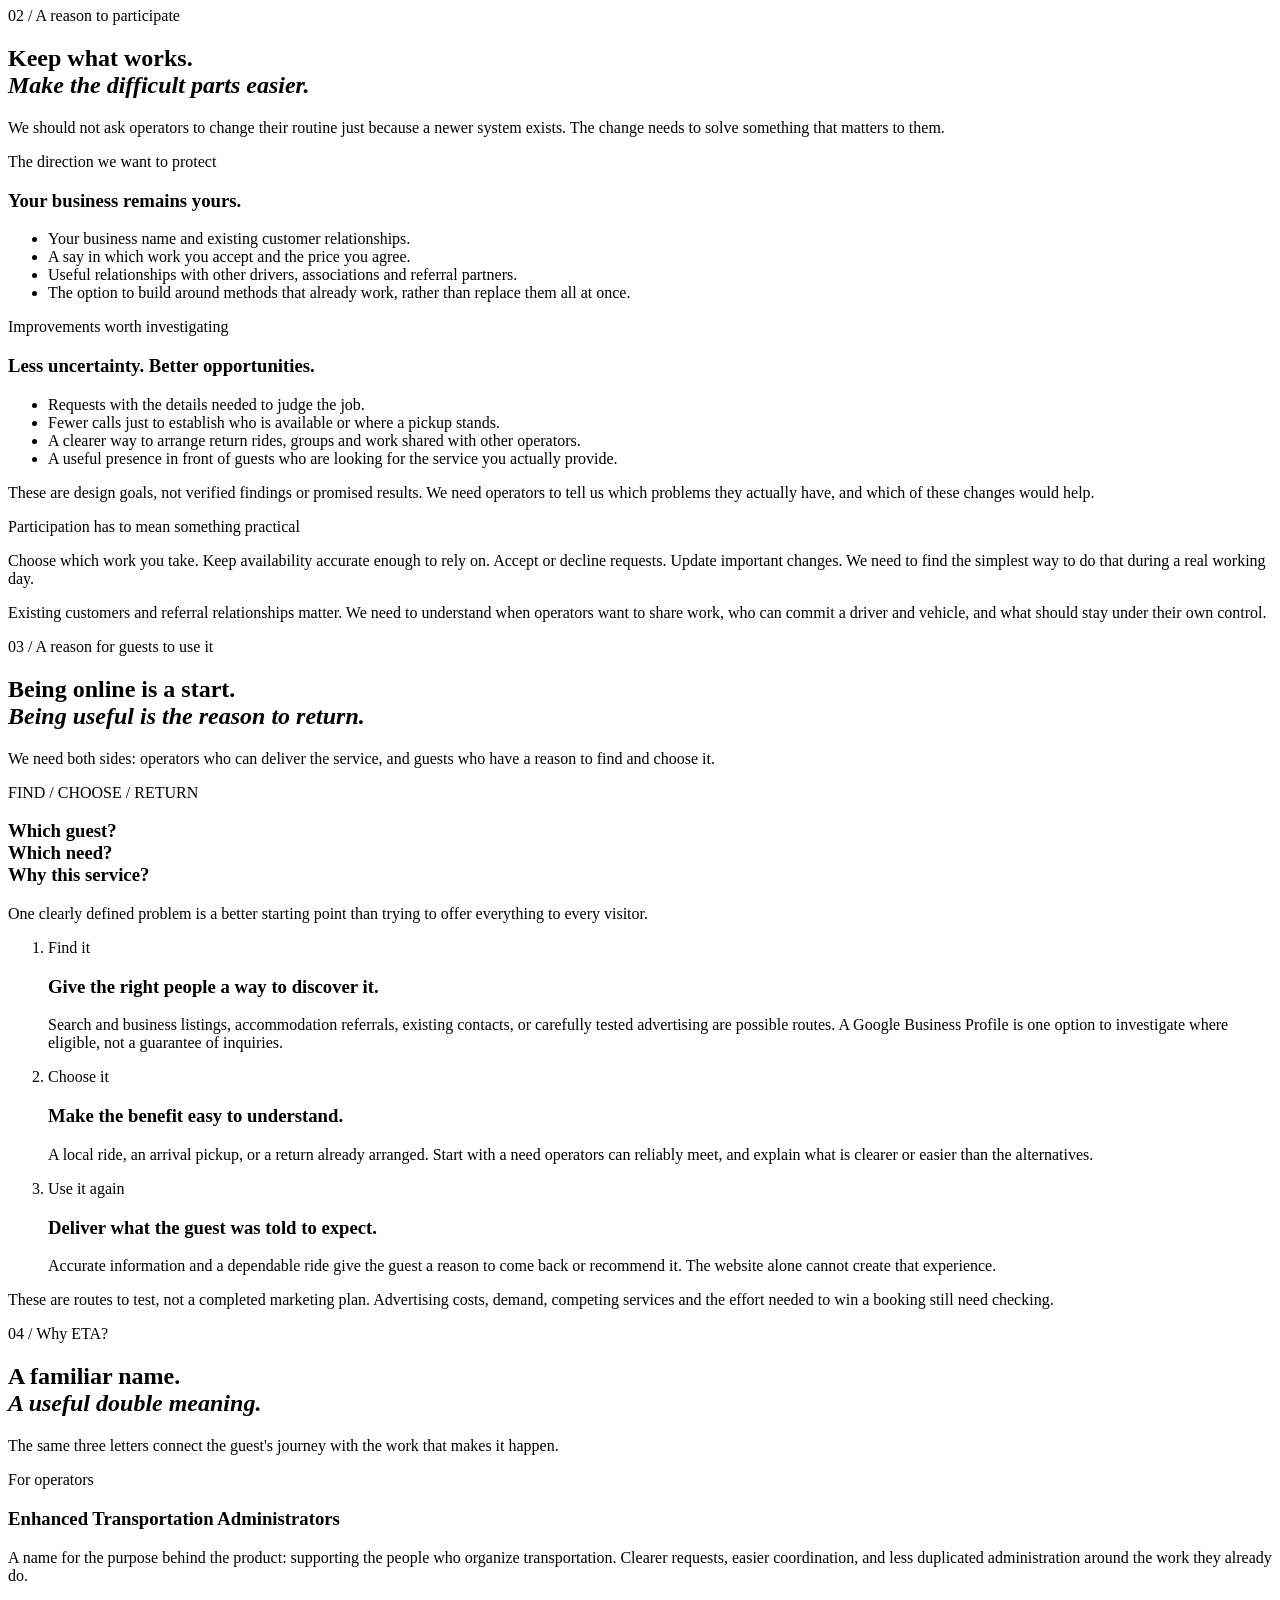
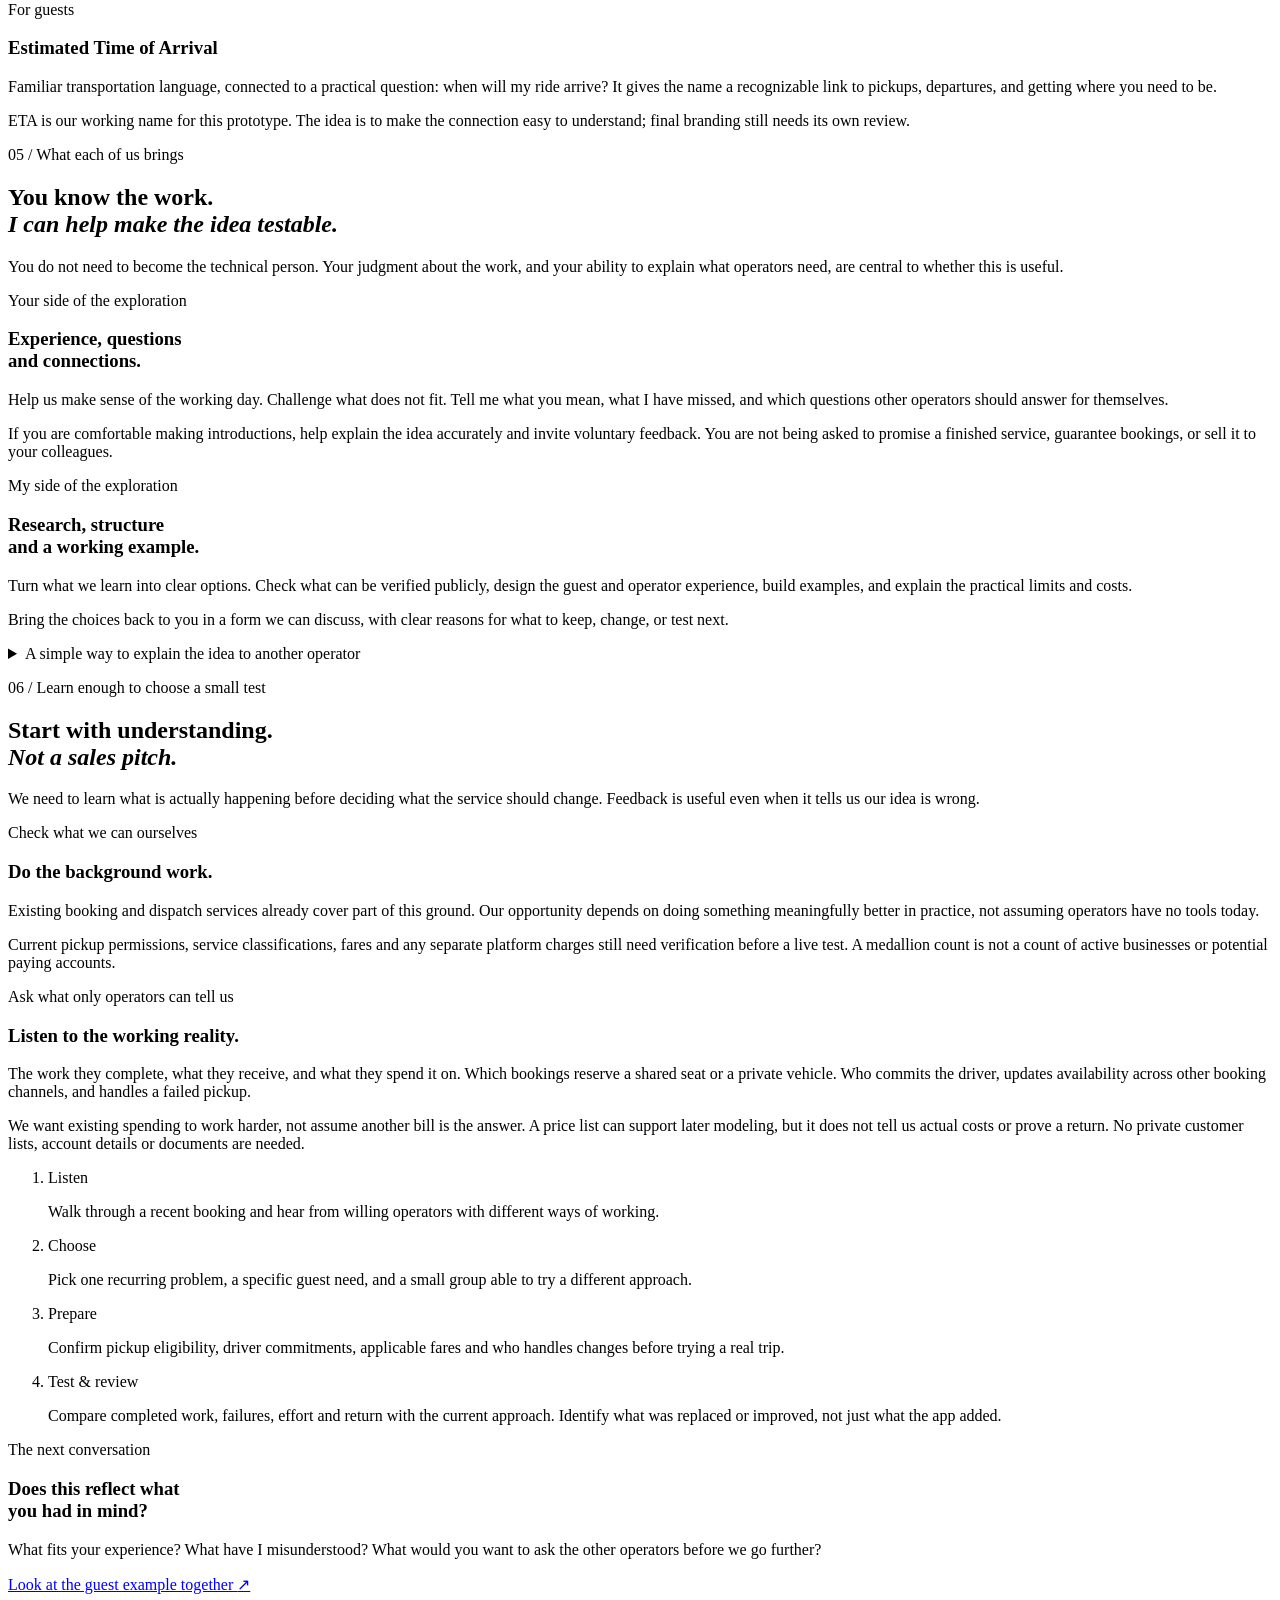
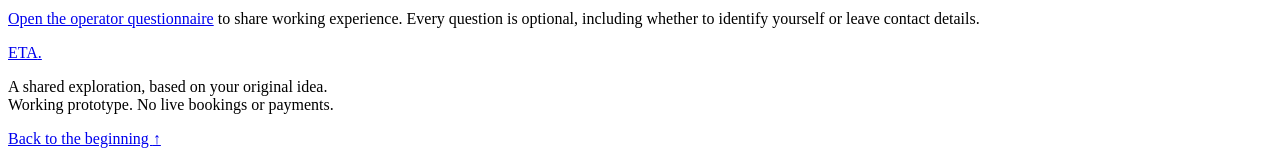
==== commit 97c7d99c: "Refine ETA research, presentation, and response access Add version-preserving operator and financial" ====
--- a/public/partnership/index.html
+++ b/public/partnership/index.html
@@ -4,7 +4,7 @@
   <meta charset="utf-8">
   <meta name="viewport" content="width=device-width, initial-scale=1">
   <meta name="robots" content="noindex,nofollow">
-  <meta name="theme-color" content="#123f43">
+  <meta name="theme-color" content="#32172d">
   <title>ETA | Exploring your idea, together</title>
   <link rel="stylesheet" href="/assets/partnership.css">
   <script src="/assets/partnership.js" defer></script>
@@ -26,13 +26,13 @@
         <p class="opening-lead">You suggested a tourism website. That started a bigger conversation: how could we help your business earn more, while making it easier for guests to get around?</p>
         <p>Your experience, the examples you shared, and our conversations are shaping this direction. I've put together a working example so we can look at the possibilities together, question them, and decide what is worth testing.</p>
         <a class="button button-dark" href="#service">Start with one ride <span aria-hidden="true">&#8595;</span></a>
-        <p class="caption">A direction to explore together. Not a finished service or an agreed business arrangement.</p>
+        <p class="caption">A working example to explore and improve together.</p>
       </div>
       <aside class="opening-note" aria-labelledby="shared-question">
         <span class="folio" aria-hidden="true">01 / THE STARTING POINT</span>
         <p class="eyebrow">The question underneath the website</p>
         <h2 id="shared-question">What would make<br>a better business?</h2>
-        <div class="question-line"><span>More useful enquiries</span><span aria-hidden="true">+</span></div>
+        <div class="question-line"><span>More useful inquiries</span><span aria-hidden="true">+</span></div>
         <div class="question-line"><span>More trips completed reliably</span><span aria-hidden="true">+</span></div>
         <div class="question-line"><span>Less time and money lost</span><span aria-hidden="true">=</span></div>
         <p class="question-result">More value from the work.<br><em>That is what we need to prove.</em></p>
@@ -41,7 +41,7 @@
     </section>
 
     <nav class="chapter-nav" aria-label="Walkthrough sections">
-      <div><a href="#service">01 / The service</a><a href="#operators">02 / The operators</a><a href="#reach">03 / Reaching guests</a><a href="#earnings">04 / The money</a><a href="#together">05 / Our roles</a><a href="#first-test">06 / A first test</a></div>
+      <div><a href="#service">01 / The service</a><a href="#operators">02 / The operators</a><a href="#reach">03 / Reaching guests</a><a href="#why-eta">04 / Why ETA?</a><a href="#together">05 / What we bring</a><a href="#first-test">06 / A first test</a></div>
     </nav>
 
     <section id="service" class="chapter section-width" aria-labelledby="service-title">
@@ -58,7 +58,7 @@
         <div class="example-heading"><span class="example-label">Illustrative ride / not a live request</span><h3 id="ready-title">A clear request becomes a clear arrangement.</h3></div>
         <ol class="ride-flow">
           <li><span class="step-number">01</span><h4>The guest asks</h4><p>Pickup, destination, time, guests and luggage. Enough information to know what the job needs.</p><span class="flow-state">A request, not a confirmed ride</span></li>
-          <li><span class="step-number">02</span><h4>An operator checks</h4><p>A participating operator checks the job, vehicle fit, availability and price before accepting it.</p><span class="flow-state">A person commits to the work</span></li>
+          <li><span class="step-number">02</span><h4>An operator checks</h4><p>A participating operator checks pickup eligibility, vehicle fit, availability and the applicable price before accepting the job.</p><span class="flow-state">A person commits to the work</span></li>
           <li><span class="step-number">03</span><h4>The guest knows the plan</h4><p>Who is meeting them, where, when, the agreed price, and how to ask for help if something changes.</p><span class="flow-state">A confirmed arrangement</span></li>
           <li><span class="step-number">04</span><h4>The ride happens</h4><p>Pickup updates, the trip, payment and any follow-up need to match what was agreed.</p><span class="flow-state">A service delivered</span></li>
         </ol>
@@ -86,7 +86,7 @@
           <div><span class="column-label">Improvements worth investigating</span><h3>Less uncertainty. Better opportunities.</h3><ul class="editorial-list"><li>Requests with the details needed to judge the job.</li><li>Fewer calls just to establish who is available or where a pickup stands.</li><li>A clearer way to arrange return rides, groups and work shared with other operators.</li><li>A useful presence in front of guests who are looking for the service you actually provide.</li></ul></div>
         </div>
         <p class="section-footnote">These are design goals, not verified findings or promised results. We need operators to tell us which problems they actually have, and which of these changes would help.</p>
-        <div class="participation-line"><p class="eyebrow">Participation has to mean something practical</p><p>Agree what work you take. Keep availability accurate enough to rely on. Accept or decline requests. Update important changes. We need to find the simplest way to do that during a real working day.</p><p class="note-small">Who can join, how requests are shared, protection of existing referrals, and any exclusive access or territory remain questions to agree. No exclusivity is promised here.</p></div>
+        <div class="participation-line"><p class="eyebrow">Participation has to mean something practical</p><p>Choose which work you take. Keep availability accurate enough to rely on. Accept or decline requests. Update important changes. We need to find the simplest way to do that during a real working day.</p><p class="note-small">Existing customers and referral relationships matter. We need to understand when operators want to share work, who can commit a driver and vehicle, and what should stay under their own control.</p></div>
       </div>
     </section>
 
@@ -95,7 +95,7 @@
       <div class="reach-layout">
         <div class="reach-question"><span class="folio" aria-hidden="true">FIND / CHOOSE / RETURN</span><h3>Which guest?<br>Which need?<br>Why this service?</h3><p>One clearly defined problem is a better starting point than trying to offer everything to every visitor.</p></div>
         <ol class="reach-steps">
-          <li><span>Find it</span><div><h3>Give the right people a way to discover it.</h3><p>Search and business listings, accommodation referrals, existing contacts, or carefully tested advertising are possible routes. A Google Business Profile is one option to investigate where eligible, not a guarantee of enquiries.</p></div></li>
+          <li><span>Find it</span><div><h3>Give the right people a way to discover it.</h3><p>Search and business listings, accommodation referrals, existing contacts, or carefully tested advertising are possible routes. A Google Business Profile is one option to investigate where eligible, not a guarantee of inquiries.</p></div></li>
           <li><span>Choose it</span><div><h3>Make the benefit easy to understand.</h3><p>A local ride, an arrival pickup, or a return already arranged. Start with a need operators can reliably meet, and explain what is clearer or easier than the alternatives.</p></div></li>
           <li><span>Use it again</span><div><h3>Deliver what the guest was told to expect.</h3><p>Accurate information and a dependable ride give the guest a reason to come back or recommend it. The website alone cannot create that experience.</p></div></li>
         </ol>
@@ -103,58 +103,23 @@
       <p class="section-footnote">These are routes to test, not a completed marketing plan. Advertising costs, demand, competing services and the effort needed to win a booking still need checking.</p>
     </section>
 
-    <section id="earnings" class="earnings-section" aria-labelledby="earnings-title">
+    <section id="why-eta" class="name-section" aria-labelledby="name-title">
       <div class="section-width chapter">
-        <div class="chapter-heading"><p class="eyebrow">04 / Keep the money clear</p><h2 id="earnings-title">The trip income.<br>The extra work.<br><em>The platform.</em></h2><p>Those are different things. Your existing driving business, a possible coordination role, and the software business should not be treated as one pot of money.</p></div>
-        <div class="income-lines">
-          <div><span class="income-number">01</span><h3>Your driving business</h3><p>You earn from trips you carry out. More completed work, better use of time, or lower costs could help. A new fee on the same work, with no added benefit, would not.</p></div>
-          <div><span class="income-number">02</span><h3>Any additional role you take</h3><p>Introductions, operator coordination or ongoing support could be separate work. Whether you want that role, what it involves and how it is paid would need agreement first.</p></div>
-          <div><span class="income-number">03</span><h3>The platform business</h3><p>The product needs a sustainable way to fund its work and ongoing operation. A booking fee is one model to explore, not a price or arrangement that has been decided.</p></div>
+        <div class="chapter-heading"><p class="eyebrow">04 / Why ETA?</p><h2 id="name-title">A familiar name.<br><em>A useful double meaning.</em></h2><p>The same three letters connect the guest's journey with the work that makes it happen.</p></div>
+        <div class="name-meanings">
+          <div><span class="column-label">For operators</span><h3>Enhanced Transportation Administrators</h3><p>A name for the purpose behind the product: supporting the people who organize transportation. Clearer requests, easier coordination, and less duplicated administration around the work they already do.</p></div>
+          <div><span class="column-label">For guests</span><h3>Estimated Time of Arrival</h3><p>Familiar transportation language, connected to a practical question: when will my ride arrive? It gives the name a recognizable link to pickups, departures, and getting where you need to be.</p></div>
         </div>
-
-        <div class="money-workbench">
-          <div class="workbench-heading"><div><p class="eyebrow">Work through one possible booking</p><h3>Put your own figures into the idea.</h3></div><span class="draft-stamp">An example, not proposed terms</span></div>
-          <p class="workbench-intro">This example takes a platform fee out of the guest fare. Any coordination payment comes out of that fee, not out of the fare a second time. Other models are possible. No rates, earnings or roles are agreed by using this tool.</p>
-          <form id="earnings-form" novalidate inert>
-            <fieldset id="earnings-fields" disabled>
-              <legend class="sr-only">Enter an illustrative booking in US dollars</legend>
-              <div class="money-form-grid">
-                <label class="wide-field" for="fulfiller">Who carries out this example trip?<select id="fulfiller" name="fulfiller"><option value="you">You</option><option value="another">Another participating operator</option></select></label>
-                <label for="fare">Guest fare <span class="money-input"><span aria-hidden="true">$</span><input id="fare" name="fare" inputmode="decimal" type="text" maxlength="16" required aria-describedby="money-help" autocomplete="off"></span></label>
-                <label for="trip-costs">Trip operating costs <span class="money-input"><span aria-hidden="true">$</span><input id="trip-costs" name="tripCosts" inputmode="decimal" type="text" maxlength="16" required aria-describedby="money-help" autocomplete="off"></span></label>
-                <label for="platform-fee">Platform fee, taken from the fare <span class="money-input"><span aria-hidden="true">$</span><input id="platform-fee" name="platformFee" inputmode="decimal" type="text" maxlength="16" required aria-describedby="money-help" autocomplete="off"></span></label>
-                <label for="coordination-pay">From that fee: your coordination payment <span class="money-input"><span aria-hidden="true">$</span><input id="coordination-pay" name="coordinationPay" inputmode="decimal" type="text" maxlength="16" required aria-describedby="money-help coordination-help" autocomplete="off"></span><span id="coordination-help" class="field-help">Only if a separate role and payment were agreed. Enter 0 to explore no such payment.</span></label>
-                <label class="wide-field" for="platform-costs">Platform operating costs for this booking <span class="money-input"><span aria-hidden="true">$</span><input id="platform-costs" name="platformCosts" inputmode="decimal" type="text" maxlength="16" required aria-describedby="money-help platform-costs-help" autocomplete="off"></span><span id="platform-costs-help" class="field-help">For example, payment handling and support. This is your estimate, not a researched cost.</span></label>
-              </div>
-              <p id="money-help" class="field-help">US dollars, up to two decimal places. Fill every amount, including 0 where intended. Nothing is prefilled or sent anywhere.</p>
-              <p id="money-error" class="form-error" role="alert" hidden></p>
-              <div class="form-actions"><button class="button button-dark" type="submit">See how it adds up <span aria-hidden="true">&#8599;</span></button><button class="text-button" type="reset">Clear the figures</button></div>
-            </fieldset>
-          </form>
-          <noscript><p class="form-error">The calculator needs JavaScript. The rest of this walkthrough can be read without it.</p></noscript>
-          <p id="money-status" class="money-status" role="status" aria-live="polite">No figures assumed. The example is ready when you are.</p>
-          <div id="money-results" class="money-results" hidden>
-            <h4 id="results-title" tabindex="-1">Where this example leaves each side</h4>
-            <p id="booking-role" class="results-note"></p>
-            <div class="result-grid">
-              <div><span class="eyebrow">Your side</span><dl class="result-lines"><div><dt>Your trip contribution</dt><dd id="your-driving"></dd></div><div><dt>Your separate coordination payment</dt><dd id="your-coordination"></dd></div><div class="result-total"><dt>Your combined amount</dt><dd id="your-total"></dd></div></dl></div>
-              <div><span class="eyebrow">The other operator</span><dl class="result-lines"><div><dt>Their trip contribution</dt><dd id="other-driving"></dd></div></dl><p class="results-note">Only applies when another operator carries out the example trip.</p></div>
-              <div><span class="eyebrow">The platform side</span><dl class="result-lines"><div><dt>Fee received</dt><dd id="fee-received"></dd></div><div><dt>Less your coordination payment</dt><dd id="coordination-out"></dd></div><div><dt>Less entered platform costs</dt><dd id="platform-costs-out"></dd></div><div class="result-total"><dt>Amount remaining</dt><dd id="platform-remaining"></dd></div></dl></div>
-            </div>
-            <div class="comparison-note"><h4>Compare the same trip without a platform fee.</h4><p id="fee-comparison"></p><p>The fee only makes business sense if the service brings enough added value: useful additional work, less cost, or time worth saving. We still have to test that. This is one booking, not a forecast of more guests or guaranteed earnings.</p></div>
-            <p class="results-note">Trip contribution = fare minus entered trip costs and the platform fee. These amounts are not take-home profit: taxes and any costs you did not enter are not deducted. The coordination payment also has no separate costs deducted. Actual payment collection, payment timing, refunds and money-handling responsibilities remain undecided.</p>
-          </div>
-        </div>
+        <p class="section-footnote">ETA is our working name for this prototype. The idea is to make the connection easy to understand; final branding still needs its own review.</p>
       </div>
     </section>
 
     <section id="together" class="chapter section-width" aria-labelledby="together-title">
-      <div class="chapter-heading"><p class="eyebrow">05 / What each of us brings</p><h2 id="together-title">You know the work.<br><em>I can help make the idea testable.</em></h2><p>You do not need to become the technical person. Your judgement about the work, and your ability to explain what operators need, are central to whether this is useful.</p></div>
+      <div class="chapter-heading"><p class="eyebrow">05 / What each of us brings</p><h2 id="together-title">You know the work.<br><em>I can help make the idea testable.</em></h2><p>You do not need to become the technical person. Your judgment about the work, and your ability to explain what operators need, are central to whether this is useful.</p></div>
       <div class="roles-layout">
         <div class="role-column"><span class="column-label">Your side of the exploration</span><h3>Experience, questions<br>and connections.</h3><p>Help us make sense of the working day. Challenge what does not fit. Tell me what you mean, what I have missed, and which questions other operators should answer for themselves.</p><p>If you are comfortable making introductions, help explain the idea accurately and invite voluntary feedback. You are not being asked to promise a finished service, guarantee bookings, or sell it to your colleagues.</p></div>
-        <div class="role-column"><span class="column-label">My side of the exploration</span><h3>Research, structure<br>and a working example.</h3><p>Turn what we learn into clear options. Check what can be verified publicly, design the guest and operator experience, build examples, and explain the practical limits and costs.</p><p>Bring the choices back to you in a form we can discuss. Not decide the business in your name, or assume a technical solution is automatically the right answer.</p></div>
+        <div class="role-column"><span class="column-label">My side of the exploration</span><h3>Research, structure<br>and a working example.</h3><p>Turn what we learn into clear options. Check what can be verified publicly, design the guest and operator experience, build examples, and explain the practical limits and costs.</p><p>Bring the choices back to you in a form we can discuss, with clear reasons for what to keep, change, or test next.</p></div>
       </div>
-      <div class="agreement-note"><p class="eyebrow">Agree the work before taking it on</p><p>No upfront cash contribution is proposed from you for this initial exploration. That is not an agreement to unlimited unpaid work from either of us. Time, expenses, responsibilities, compensation, ownership and any continuing role need their own clear agreement.</p></div>
       <details class="conversation-detail"><summary>A simple way to explain the idea to another operator</summary><blockquote>We're exploring a way to make arranging rides clearer for guests and the operators doing the work. The example shows what might be possible; it is not a service already taking bookings. We'd like to understand how your business works, what you already use, and what would genuinely make the work easier. Your experience will help us judge what is useful and what we should change.</blockquote><p class="note-small">Use this as a starting point for the conversation, not a script that replaces listening.</p></details>
     </section>
 
@@ -162,15 +127,15 @@
       <div class="section-width chapter">
         <div class="chapter-heading"><p class="eyebrow">06 / Learn enough to choose a small test</p><h2 id="test-title">Start with understanding.<br><em>Not a sales pitch.</em></h2><p>We need to learn what is actually happening before deciding what the service should change. Feedback is useful even when it tells us our idea is wrong.</p></div>
         <div class="research-columns">
-          <div><span class="column-label">Check what we can ourselves</span><h3>Do the background work.</h3><p>Publicly described services, published fees and rules, guest-facing booking options, and requirements from the relevant authorities can help us ask better questions.</p><p class="note-small">That research has not been completed for this walkthrough. A public rule is not proof of how a particular operator works or what they actually pay.</p></div>
-          <div><span class="column-label">Ask what only operators can tell us</span><h3>Listen to the working reality.</h3><p>Where their work comes from. Which services they use and currently pay for. How often costs arise. How requests are accepted, shared or lost. What keeping availability current would involve. What they wish were easier.</p><p class="note-small">This is not a test of whether they would buy our service. We do not need private customer lists, guest names, account details or copies of personal documents.</p></div>
+          <div><span class="column-label">Check what we can ourselves</span><h3>Do the background work.</h3><p>Existing booking and dispatch services already cover part of this ground. Our opportunity depends on doing something meaningfully better in practice, not assuming operators have no tools today.</p><p class="note-small">Current pickup permissions, service classifications, fares and any separate platform charges still need verification before a live test. A medallion count is not a count of active businesses or potential paying accounts.</p></div>
+          <div><span class="column-label">Ask what only operators can tell us</span><h3>Listen to the working reality.</h3><p>The work they complete, what they receive, and what they spend it on. Which bookings reserve a shared seat or a private vehicle. Who commits the driver, updates availability across other booking channels, and handles a failed pickup.</p><p class="note-small">We want existing spending to work harder, not assume another bill is the answer. A price list can support later modeling, but it does not tell us actual costs or prove a return. No private customer lists, account details or documents are needed.</p></div>
         </div>
-        <ol class="test-sequence"><li><span>Listen</span><p>Walk through a recent booking and hear from willing operators with different ways of working.</p></li><li><span>Choose</span><p>Pick one recurring problem, a specific guest need, and a small group able to try a different approach.</p></li><li><span>Agree</span><p>Set the roles, limits, costs, support and permissions before any live trial. Check the requirements that apply.</p></li><li><span>Test &amp; review</span><p>Look at completed trips, failures, operator effort, guest experience and the actual money left after costs. Then decide together whether to continue.</p></li></ol>
+        <ol class="test-sequence"><li><span>Listen</span><p>Walk through a recent booking and hear from willing operators with different ways of working.</p></li><li><span>Choose</span><p>Pick one recurring problem, a specific guest need, and a small group able to try a different approach.</p></li><li><span>Prepare</span><p>Confirm pickup eligibility, driver commitments, applicable fares and who handles changes before trying a real trip.</p></li><li><span>Test &amp; review</span><p>Compare completed work, failures, effort and return with the current approach. Identify what was replaced or improved, not just what the app added.</p></li></ol>
         <div class="decision-close"><div><p class="eyebrow">The next conversation</p><h3>Does this reflect what<br>you had in mind?</h3><p>What fits your experience? What have I misunderstood? What would you want to ask the other operators before we go further?</p></div><a class="button button-light" href="/" target="_blank" rel="noopener">Look at the guest example together <span aria-hidden="true">&#8599;</span></a></div>
-        <p class="questionnaire-note">The operator questionnaire is the next separate revision. The earlier version is not linked here for circulation: it needs to match this research-only approach first.</p>
+        <p class="questionnaire-note"><a href="/questionnaire/">Open the operator questionnaire</a> to share working experience. Every question is optional, including whether to identify yourself or leave contact details.</p>
       </div>
     </section>
   </main>
-  <footer class="site-footer section-width"><a class="wordmark" href="/" aria-label="ETA guest preview">ETA<span>.</span></a><p>A shared exploration, based on your original idea.<br>Discussion draft. No commercial terms agreed; no live bookings or payments.</p><a href="#main">Back to the beginning <span aria-hidden="true">&#8593;</span></a></footer>
+  <footer class="site-footer section-width"><a class="wordmark" href="/" aria-label="ETA guest preview">ETA<span>.</span></a><p>A shared exploration, based on your original idea.<br>Working prototype. No live bookings or payments.</p><a href="#main">Back to the beginning <span aria-hidden="true">&#8593;</span></a></footer>
 </body>
 </html>
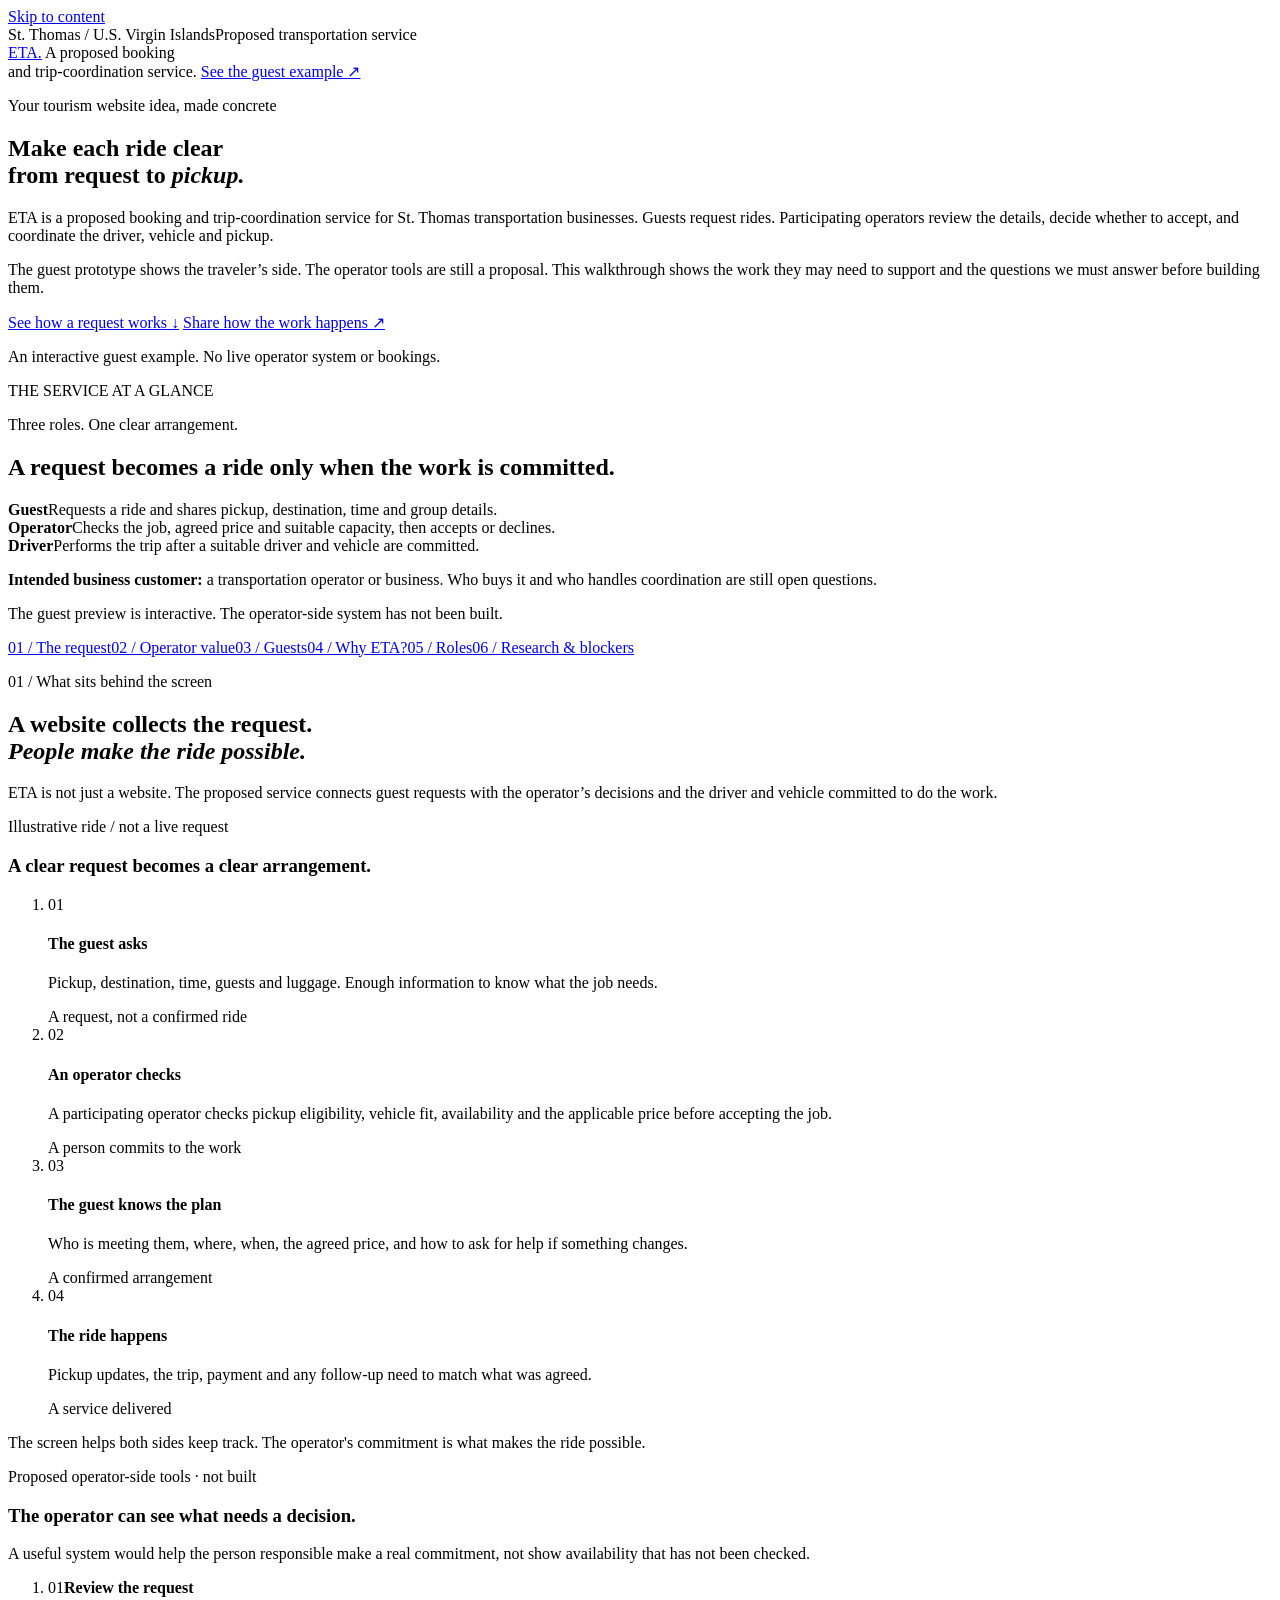
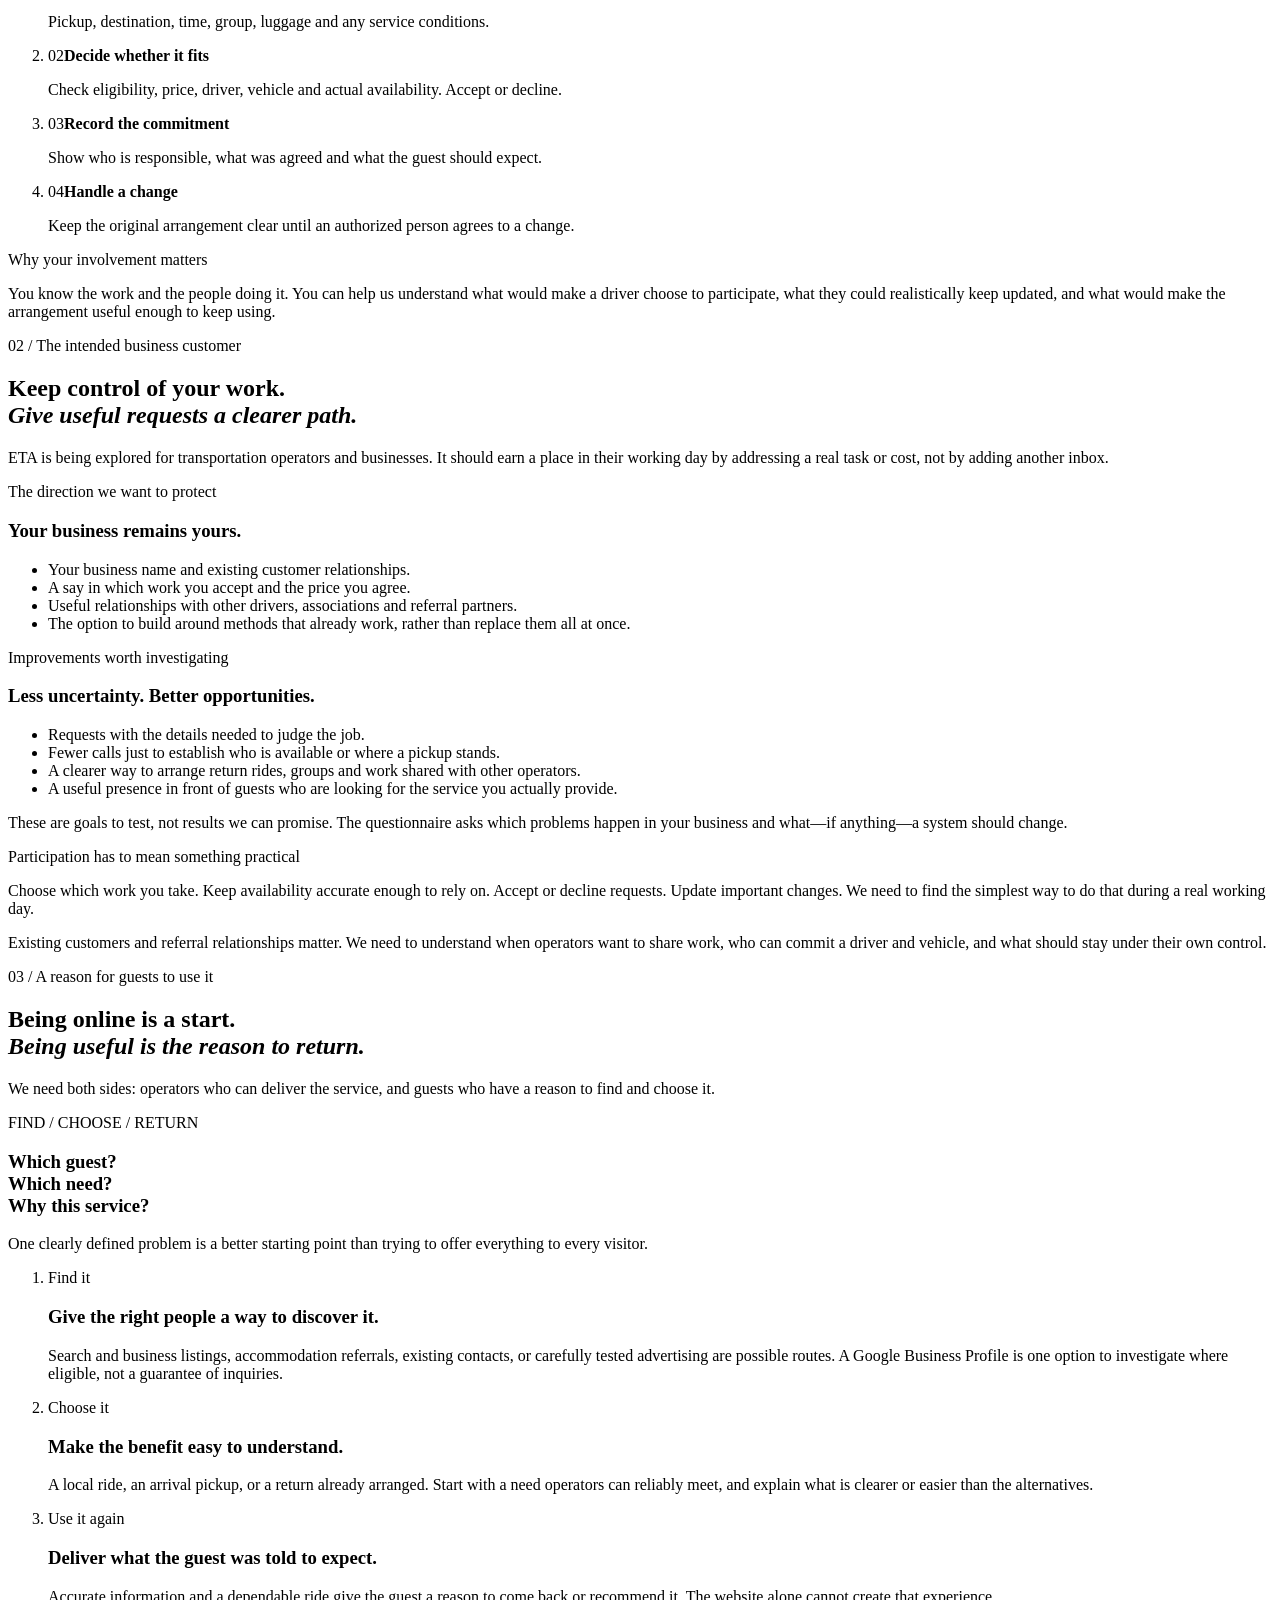
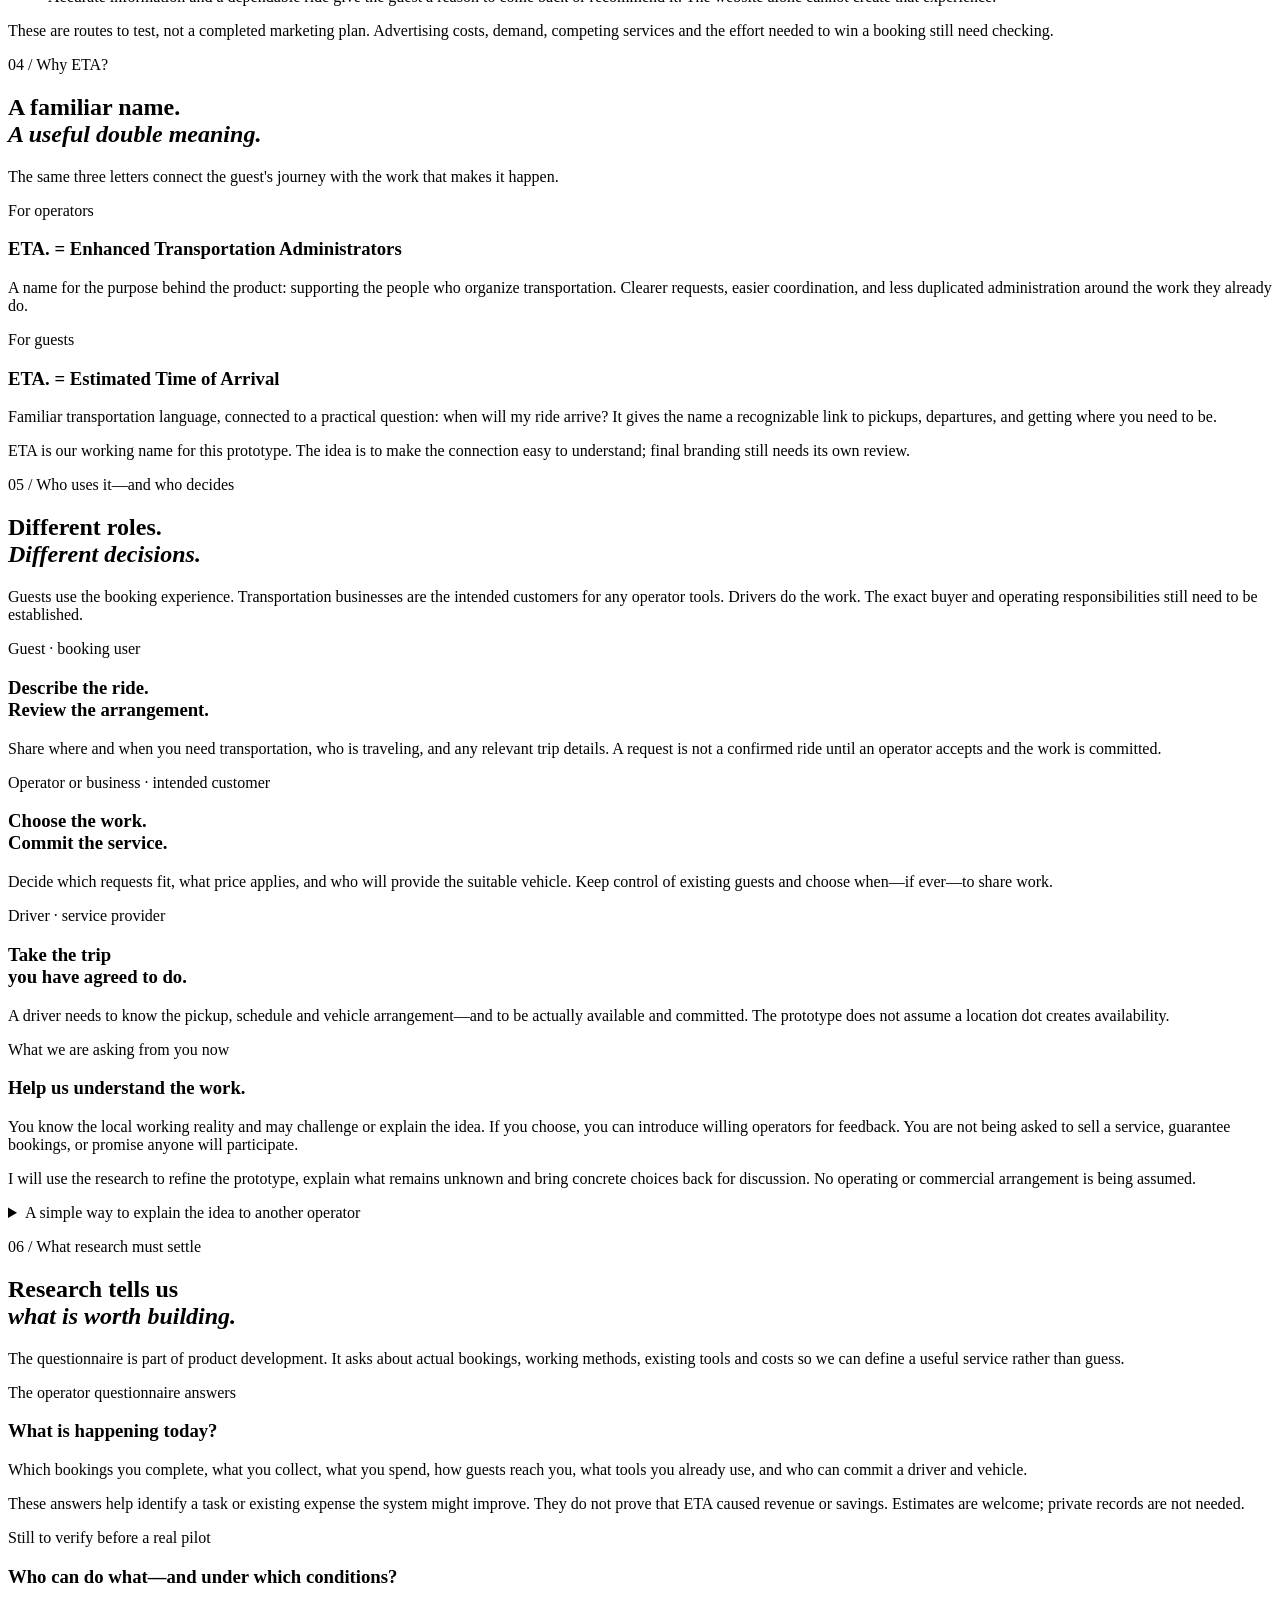
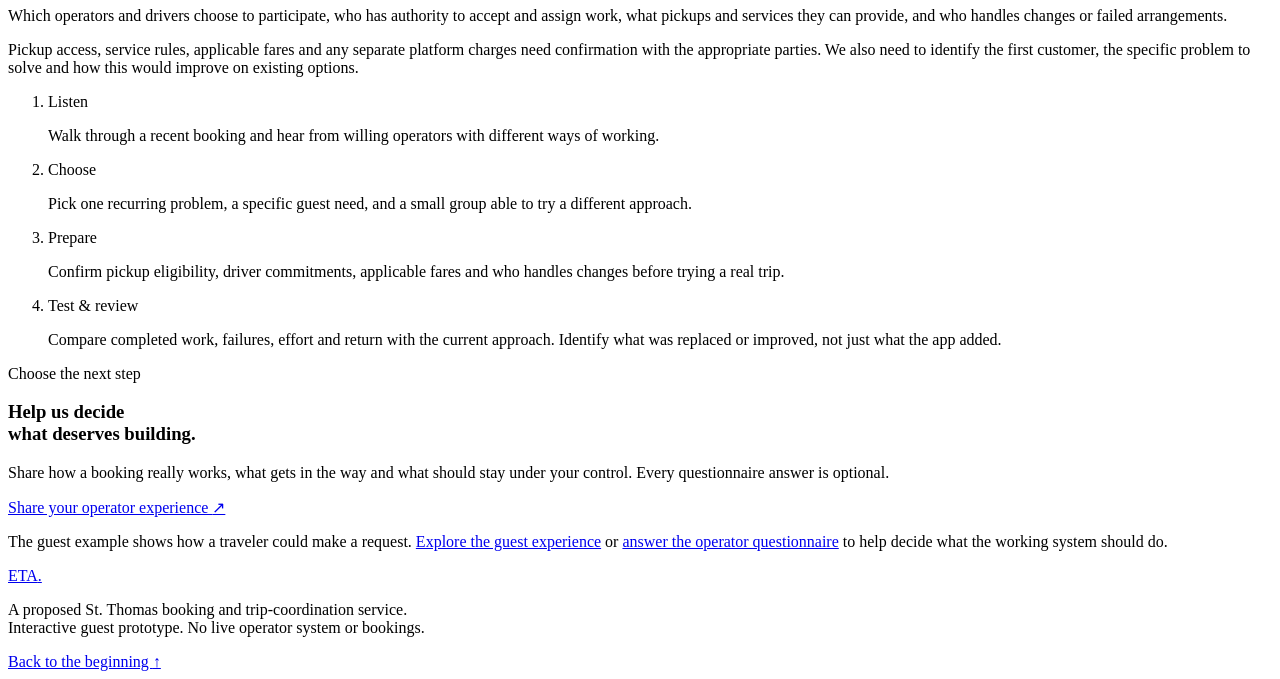
==== commit 2a3a26a5: "Clarify ETA service and research value Co-authored-by: Copilot <223556219+Copilot@users.noreply.gith" ====
--- a/public/partnership/index.html
+++ b/public/partnership/index.html
@@ -5,50 +5,53 @@
   <meta name="viewport" content="width=device-width, initial-scale=1">
   <meta name="robots" content="noindex,nofollow">
   <meta name="theme-color" content="#32172d">
-  <title>ETA | Exploring your idea, together</title>
+  <title>ETA | Booking and trip coordination for St. Thomas</title>
   <link rel="stylesheet" href="/assets/partnership.css">
   <script src="/assets/partnership.js" defer></script>
 </head>
 <body>
   <a class="skip-link" href="#main">Skip to content</a>
-  <div class="edition"><span>St. Thomas / U.S. Virgin Islands</span><span>A conversation about working together</span></div>
+  <div class="edition"><span>St. Thomas / U.S. Virgin Islands</span><span>Proposed transportation service</span></div>
   <header class="site-header">
     <a class="wordmark" href="/" aria-label="ETA guest preview">ETA<span>.</span></a>
-    <span class="header-note">From the first idea<br>to something we can test.</span>
+    <span class="header-note">A proposed booking<br>and trip-coordination service.</span>
     <a class="guest-link" href="/" target="_blank" rel="noopener">See the guest example <span aria-hidden="true">&#8599;</span></a>
   </header>
 
   <main id="main">
     <section class="opening section-width" aria-labelledby="opening-title">
       <div class="opening-copy">
-        <p class="eyebrow"><span class="rule"></span> Your idea started this</p>
-        <h1 id="opening-title">Let's explore<br>what it could<br><em>become.</em></h1>
-        <p class="opening-lead">You suggested a tourism website. That started a bigger conversation: how could we help your business earn more, while making it easier for guests to get around?</p>
-        <p>Your experience, the examples you shared, and our conversations are shaping this direction. I've put together a working example so we can look at the possibilities together, question them, and decide what is worth testing.</p>
-        <a class="button button-dark" href="#service">Start with one ride <span aria-hidden="true">&#8595;</span></a>
-        <p class="caption">A working example to explore and improve together.</p>
+        <p class="eyebrow"><span class="rule"></span> Your tourism website idea, made concrete</p>
+        <h1 id="opening-title">Make each ride clear<br>from request to <em>pickup.</em></h1>
+        <p class="opening-lead">ETA is a proposed booking and trip-coordination service for St. Thomas transportation businesses. Guests request rides. Participating operators review the details, decide whether to accept, and coordinate the driver, vehicle and pickup.</p>
+        <p>The guest prototype shows the traveler’s side. The operator tools are still a proposal. This walkthrough shows the work they may need to support and the questions we must answer before building them.</p>
+        <div class="opening-actions">
+          <a class="button button-dark" href="#service">See how a request works <span aria-hidden="true">&#8595;</span></a>
+          <a class="text-link" href="/questionnaire/">Share how the work happens <span aria-hidden="true">&#8599;</span></a>
+        </div>
+        <p class="caption">An interactive guest example. No live operator system or bookings.</p>
       </div>
       <aside class="opening-note" aria-labelledby="shared-question">
-        <span class="folio" aria-hidden="true">01 / THE STARTING POINT</span>
-        <p class="eyebrow">The question underneath the website</p>
-        <h2 id="shared-question">What would make<br>a better business?</h2>
-        <div class="question-line"><span>More useful inquiries</span><span aria-hidden="true">+</span></div>
-        <div class="question-line"><span>More trips completed reliably</span><span aria-hidden="true">+</span></div>
-        <div class="question-line"><span>Less time and money lost</span><span aria-hidden="true">=</span></div>
-        <p class="question-result">More value from the work.<br><em>That is what we need to prove.</em></p>
-        <p class="note-small">A website can support that. It cannot guarantee it.</p>
+        <span class="folio">THE SERVICE AT A GLANCE</span>
+        <p class="eyebrow">Three roles. One clear arrangement.</p>
+        <h2 id="shared-question">A request becomes a ride only when the work is committed.</h2>
+        <div class="role-summary"><strong>Guest</strong><span>Requests a ride and shares pickup, destination, time and group details.</span></div>
+        <div class="role-summary"><strong>Operator</strong><span>Checks the job, agreed price and suitable capacity, then accepts or declines.</span></div>
+        <div class="role-summary"><strong>Driver</strong><span>Performs the trip after a suitable driver and vehicle are committed.</span></div>
+        <p class="business-customer"><strong>Intended business customer:</strong> a transportation operator or business. Who buys it and who handles coordination are still open questions.</p>
+        <p class="note-small">The guest preview is interactive. The operator-side system has not been built.</p>
       </aside>
     </section>
 
     <nav class="chapter-nav" aria-label="Walkthrough sections">
-      <div><a href="#service">01 / The service</a><a href="#operators">02 / The operators</a><a href="#reach">03 / Reaching guests</a><a href="#why-eta">04 / Why ETA?</a><a href="#together">05 / What we bring</a><a href="#first-test">06 / A first test</a></div>
+      <div><a href="#service">01 / The request</a><a href="#operators">02 / Operator value</a><a href="#reach">03 / Guests</a><a href="#why-eta">04 / Why ETA?</a><a href="#together">05 / Roles</a><a href="#first-test">06 / Research &amp; blockers</a></div>
     </nav>
 
     <section id="service" class="chapter section-width" aria-labelledby="service-title">
       <div class="chapter-heading">
         <p class="eyebrow">01 / What sits behind the screen</p>
-        <h2 id="service-title">A guest can ask online.<br><em>A driver still has to take them there.</em></h2>
-        <p>The website is the front door. The service is everything that makes the request become a dependable ride.</p>
+        <h2 id="service-title">A website collects the request.<br><em>People make the ride possible.</em></h2>
+        <p>ETA is not just a website. The proposed service connects guest requests with the operator’s decisions and the driver and vehicle committed to do the work.</p>
       </div>
       <div class="flow-controls" role="group" aria-label="Explore two possible outcomes" hidden>
         <button type="button" class="flow-button" data-flow="ready" aria-pressed="true" aria-controls="flow-ready">A suitable operator accepts</button>
@@ -75,17 +78,30 @@
         <p class="flow-conclusion">This is why operators need to participate before we can promise the service to guests.</p>
       </div>
       <p id="flow-status" class="sr-only" role="status" aria-live="polite"></p>
+      <section class="operator-tools" aria-labelledby="operator-tools-title">
+        <div class="operator-tools-heading">
+          <p class="eyebrow">Proposed operator-side tools · not built</p>
+          <h3 id="operator-tools-title">The operator can see what needs a decision.</h3>
+          <p>A useful system would help the person responsible make a real commitment, not show availability that has not been checked.</p>
+        </div>
+        <ol class="operator-actions">
+          <li><span>01</span><strong>Review the request</strong><p>Pickup, destination, time, group, luggage and any service conditions.</p></li>
+          <li><span>02</span><strong>Decide whether it fits</strong><p>Check eligibility, price, driver, vehicle and actual availability. Accept or decline.</p></li>
+          <li><span>03</span><strong>Record the commitment</strong><p>Show who is responsible, what was agreed and what the guest should expect.</p></li>
+          <li><span>04</span><strong>Handle a change</strong><p>Keep the original arrangement clear until an authorized person agrees to a change.</p></li>
+        </ol>
+      </section>
       <div class="plain-takeaway"><span class="eyebrow">Why your involvement matters</span><p>You know the work and the people doing it. You can help us understand what would make a driver choose to participate, what they could realistically keep updated, and what would make the arrangement useful enough to keep using.</p></div>
     </section>
 
     <section id="operators" class="operator-section" aria-labelledby="operators-title">
       <div class="section-width chapter">
-        <div class="chapter-heading"><p class="eyebrow">02 / A reason to participate</p><h2 id="operators-title">Keep what works.<br><em>Make the difficult parts easier.</em></h2><p>We should not ask operators to change their routine just because a newer system exists. The change needs to solve something that matters to them.</p></div>
+        <div class="chapter-heading"><p class="eyebrow">02 / The intended business customer</p><h2 id="operators-title">Keep control of your work.<br><em>Give useful requests a clearer path.</em></h2><p>ETA is being explored for transportation operators and businesses. It should earn a place in their working day by addressing a real task or cost, not by adding another inbox.</p></div>
         <div class="operator-columns">
           <div><span class="column-label">The direction we want to protect</span><h3>Your business remains yours.</h3><ul class="editorial-list"><li>Your business name and existing customer relationships.</li><li>A say in which work you accept and the price you agree.</li><li>Useful relationships with other drivers, associations and referral partners.</li><li>The option to build around methods that already work, rather than replace them all at once.</li></ul></div>
           <div><span class="column-label">Improvements worth investigating</span><h3>Less uncertainty. Better opportunities.</h3><ul class="editorial-list"><li>Requests with the details needed to judge the job.</li><li>Fewer calls just to establish who is available or where a pickup stands.</li><li>A clearer way to arrange return rides, groups and work shared with other operators.</li><li>A useful presence in front of guests who are looking for the service you actually provide.</li></ul></div>
         </div>
-        <p class="section-footnote">These are design goals, not verified findings or promised results. We need operators to tell us which problems they actually have, and which of these changes would help.</p>
+        <p class="section-footnote">These are goals to test, not results we can promise. The questionnaire asks which problems happen in your business and what—if anything—a system should change.</p>
         <div class="participation-line"><p class="eyebrow">Participation has to mean something practical</p><p>Choose which work you take. Keep availability accurate enough to rely on. Accept or decline requests. Update important changes. We need to find the simplest way to do that during a real working day.</p><p class="note-small">Existing customers and referral relationships matter. We need to understand when operators want to share work, who can commit a driver and vehicle, and what should stay under their own control.</p></div>
       </div>
     </section>
@@ -107,35 +123,37 @@
       <div class="section-width chapter">
         <div class="chapter-heading"><p class="eyebrow">04 / Why ETA?</p><h2 id="name-title">A familiar name.<br><em>A useful double meaning.</em></h2><p>The same three letters connect the guest's journey with the work that makes it happen.</p></div>
         <div class="name-meanings">
-          <div><span class="column-label">For operators</span><h3>Enhanced Transportation Administrators</h3><p>A name for the purpose behind the product: supporting the people who organize transportation. Clearer requests, easier coordination, and less duplicated administration around the work they already do.</p></div>
-          <div><span class="column-label">For guests</span><h3>Estimated Time of Arrival</h3><p>Familiar transportation language, connected to a practical question: when will my ride arrive? It gives the name a recognizable link to pickups, departures, and getting where you need to be.</p></div>
+          <div><span class="column-label">For operators</span><h3>ETA. = <strong>E</strong>nhanced <strong>T</strong>ransportation <strong>A</strong>dministrators</h3><p>A name for the purpose behind the product: supporting the people who organize transportation. Clearer requests, easier coordination, and less duplicated administration around the work they already do.</p></div>
+          <div><span class="column-label">For guests</span><h3>ETA. = <strong>E</strong>stimated <strong>T</strong>ime of <strong>A</strong>rrival</h3><p>Familiar transportation language, connected to a practical question: when will my ride arrive? It gives the name a recognizable link to pickups, departures, and getting where you need to be.</p></div>
         </div>
         <p class="section-footnote">ETA is our working name for this prototype. The idea is to make the connection easy to understand; final branding still needs its own review.</p>
       </div>
     </section>
 
     <section id="together" class="chapter section-width" aria-labelledby="together-title">
-      <div class="chapter-heading"><p class="eyebrow">05 / What each of us brings</p><h2 id="together-title">You know the work.<br><em>I can help make the idea testable.</em></h2><p>You do not need to become the technical person. Your judgment about the work, and your ability to explain what operators need, are central to whether this is useful.</p></div>
+      <div class="chapter-heading"><p class="eyebrow">05 / Who uses it—and who decides</p><h2 id="together-title">Different roles.<br><em>Different decisions.</em></h2><p>Guests use the booking experience. Transportation businesses are the intended customers for any operator tools. Drivers do the work. The exact buyer and operating responsibilities still need to be established.</p></div>
       <div class="roles-layout">
-        <div class="role-column"><span class="column-label">Your side of the exploration</span><h3>Experience, questions<br>and connections.</h3><p>Help us make sense of the working day. Challenge what does not fit. Tell me what you mean, what I have missed, and which questions other operators should answer for themselves.</p><p>If you are comfortable making introductions, help explain the idea accurately and invite voluntary feedback. You are not being asked to promise a finished service, guarantee bookings, or sell it to your colleagues.</p></div>
-        <div class="role-column"><span class="column-label">My side of the exploration</span><h3>Research, structure<br>and a working example.</h3><p>Turn what we learn into clear options. Check what can be verified publicly, design the guest and operator experience, build examples, and explain the practical limits and costs.</p><p>Bring the choices back to you in a form we can discuss, with clear reasons for what to keep, change, or test next.</p></div>
+        <div class="role-column"><span class="column-label">Guest · booking user</span><h3>Describe the ride.<br>Review the arrangement.</h3><p>Share where and when you need transportation, who is traveling, and any relevant trip details. A request is not a confirmed ride until an operator accepts and the work is committed.</p></div>
+        <div class="role-column"><span class="column-label">Operator or business · intended customer</span><h3>Choose the work.<br>Commit the service.</h3><p>Decide which requests fit, what price applies, and who will provide the suitable vehicle. Keep control of existing guests and choose when—if ever—to share work.</p></div>
+        <div class="role-column"><span class="column-label">Driver · service provider</span><h3>Take the trip<br>you have agreed to do.</h3><p>A driver needs to know the pickup, schedule and vehicle arrangement—and to be actually available and committed. The prototype does not assume a location dot creates availability.</p></div>
+        <div class="role-column collaboration-note"><span class="column-label">What we are asking from you now</span><h3>Help us understand the work.</h3><p>You know the local working reality and may challenge or explain the idea. If you choose, you can introduce willing operators for feedback. You are not being asked to sell a service, guarantee bookings, or promise anyone will participate.</p><p>I will use the research to refine the prototype, explain what remains unknown and bring concrete choices back for discussion. No operating or commercial arrangement is being assumed.</p></div>
       </div>
       <details class="conversation-detail"><summary>A simple way to explain the idea to another operator</summary><blockquote>We're exploring a way to make arranging rides clearer for guests and the operators doing the work. The example shows what might be possible; it is not a service already taking bookings. We'd like to understand how your business works, what you already use, and what would genuinely make the work easier. Your experience will help us judge what is useful and what we should change.</blockquote><p class="note-small">Use this as a starting point for the conversation, not a script that replaces listening.</p></details>
     </section>
 
     <section id="first-test" class="research-section" aria-labelledby="test-title">
       <div class="section-width chapter">
-        <div class="chapter-heading"><p class="eyebrow">06 / Learn enough to choose a small test</p><h2 id="test-title">Start with understanding.<br><em>Not a sales pitch.</em></h2><p>We need to learn what is actually happening before deciding what the service should change. Feedback is useful even when it tells us our idea is wrong.</p></div>
+        <div class="chapter-heading"><p class="eyebrow">06 / What research must settle</p><h2 id="test-title">Research tells us<br><em>what is worth building.</em></h2><p>The questionnaire is part of product development. It asks about actual bookings, working methods, existing tools and costs so we can define a useful service rather than guess.</p></div>
         <div class="research-columns">
-          <div><span class="column-label">Check what we can ourselves</span><h3>Do the background work.</h3><p>Existing booking and dispatch services already cover part of this ground. Our opportunity depends on doing something meaningfully better in practice, not assuming operators have no tools today.</p><p class="note-small">Current pickup permissions, service classifications, fares and any separate platform charges still need verification before a live test. A medallion count is not a count of active businesses or potential paying accounts.</p></div>
-          <div><span class="column-label">Ask what only operators can tell us</span><h3>Listen to the working reality.</h3><p>The work they complete, what they receive, and what they spend it on. Which bookings reserve a shared seat or a private vehicle. Who commits the driver, updates availability across other booking channels, and handles a failed pickup.</p><p class="note-small">We want existing spending to work harder, not assume another bill is the answer. A price list can support later modeling, but it does not tell us actual costs or prove a return. No private customer lists, account details or documents are needed.</p></div>
+          <div><span class="column-label">The operator questionnaire answers</span><h3>What is happening today?</h3><p>Which bookings you complete, what you collect, what you spend, how guests reach you, what tools you already use, and who can commit a driver and vehicle.</p><p class="note-small">These answers help identify a task or existing expense the system might improve. They do not prove that ETA caused revenue or savings. Estimates are welcome; private records are not needed.</p></div>
+          <div><span class="column-label">Still to verify before a real pilot</span><h3>Who can do what—and under which conditions?</h3><p>Which operators and drivers choose to participate, who has authority to accept and assign work, what pickups and services they can provide, and who handles changes or failed arrangements.</p><p class="note-small">Pickup access, service rules, applicable fares and any separate platform charges need confirmation with the appropriate parties. We also need to identify the first customer, the specific problem to solve and how this would improve on existing options.</p></div>
         </div>
         <ol class="test-sequence"><li><span>Listen</span><p>Walk through a recent booking and hear from willing operators with different ways of working.</p></li><li><span>Choose</span><p>Pick one recurring problem, a specific guest need, and a small group able to try a different approach.</p></li><li><span>Prepare</span><p>Confirm pickup eligibility, driver commitments, applicable fares and who handles changes before trying a real trip.</p></li><li><span>Test &amp; review</span><p>Compare completed work, failures, effort and return with the current approach. Identify what was replaced or improved, not just what the app added.</p></li></ol>
-        <div class="decision-close"><div><p class="eyebrow">The next conversation</p><h3>Does this reflect what<br>you had in mind?</h3><p>What fits your experience? What have I misunderstood? What would you want to ask the other operators before we go further?</p></div><a class="button button-light" href="/" target="_blank" rel="noopener">Look at the guest example together <span aria-hidden="true">&#8599;</span></a></div>
-        <p class="questionnaire-note"><a href="/questionnaire/">Open the operator questionnaire</a> to share working experience. Every question is optional, including whether to identify yourself or leave contact details.</p>
+        <div class="decision-close"><div><p class="eyebrow">Choose the next step</p><h3>Help us decide<br>what deserves building.</h3><p>Share how a booking really works, what gets in the way and what should stay under your control. Every questionnaire answer is optional.</p></div><a class="button button-light" href="/questionnaire/">Share your operator experience <span aria-hidden="true">&#8599;</span></a></div>
+        <p class="questionnaire-note">The guest example shows how a traveler could make a request. <a href="/">Explore the guest experience</a> or <a href="/questionnaire/">answer the operator questionnaire</a> to help decide what the working system should do.</p>
       </div>
     </section>
   </main>
-  <footer class="site-footer section-width"><a class="wordmark" href="/" aria-label="ETA guest preview">ETA<span>.</span></a><p>A shared exploration, based on your original idea.<br>Working prototype. No live bookings or payments.</p><a href="#main">Back to the beginning <span aria-hidden="true">&#8593;</span></a></footer>
+  <footer class="site-footer section-width"><a class="wordmark" href="/" aria-label="ETA guest preview">ETA<span>.</span></a><p>A proposed St. Thomas booking and trip-coordination service.<br>Interactive guest prototype. No live operator system or bookings.</p><a href="#main">Back to the beginning <span aria-hidden="true">&#8593;</span></a></footer>
 </body>
 </html>
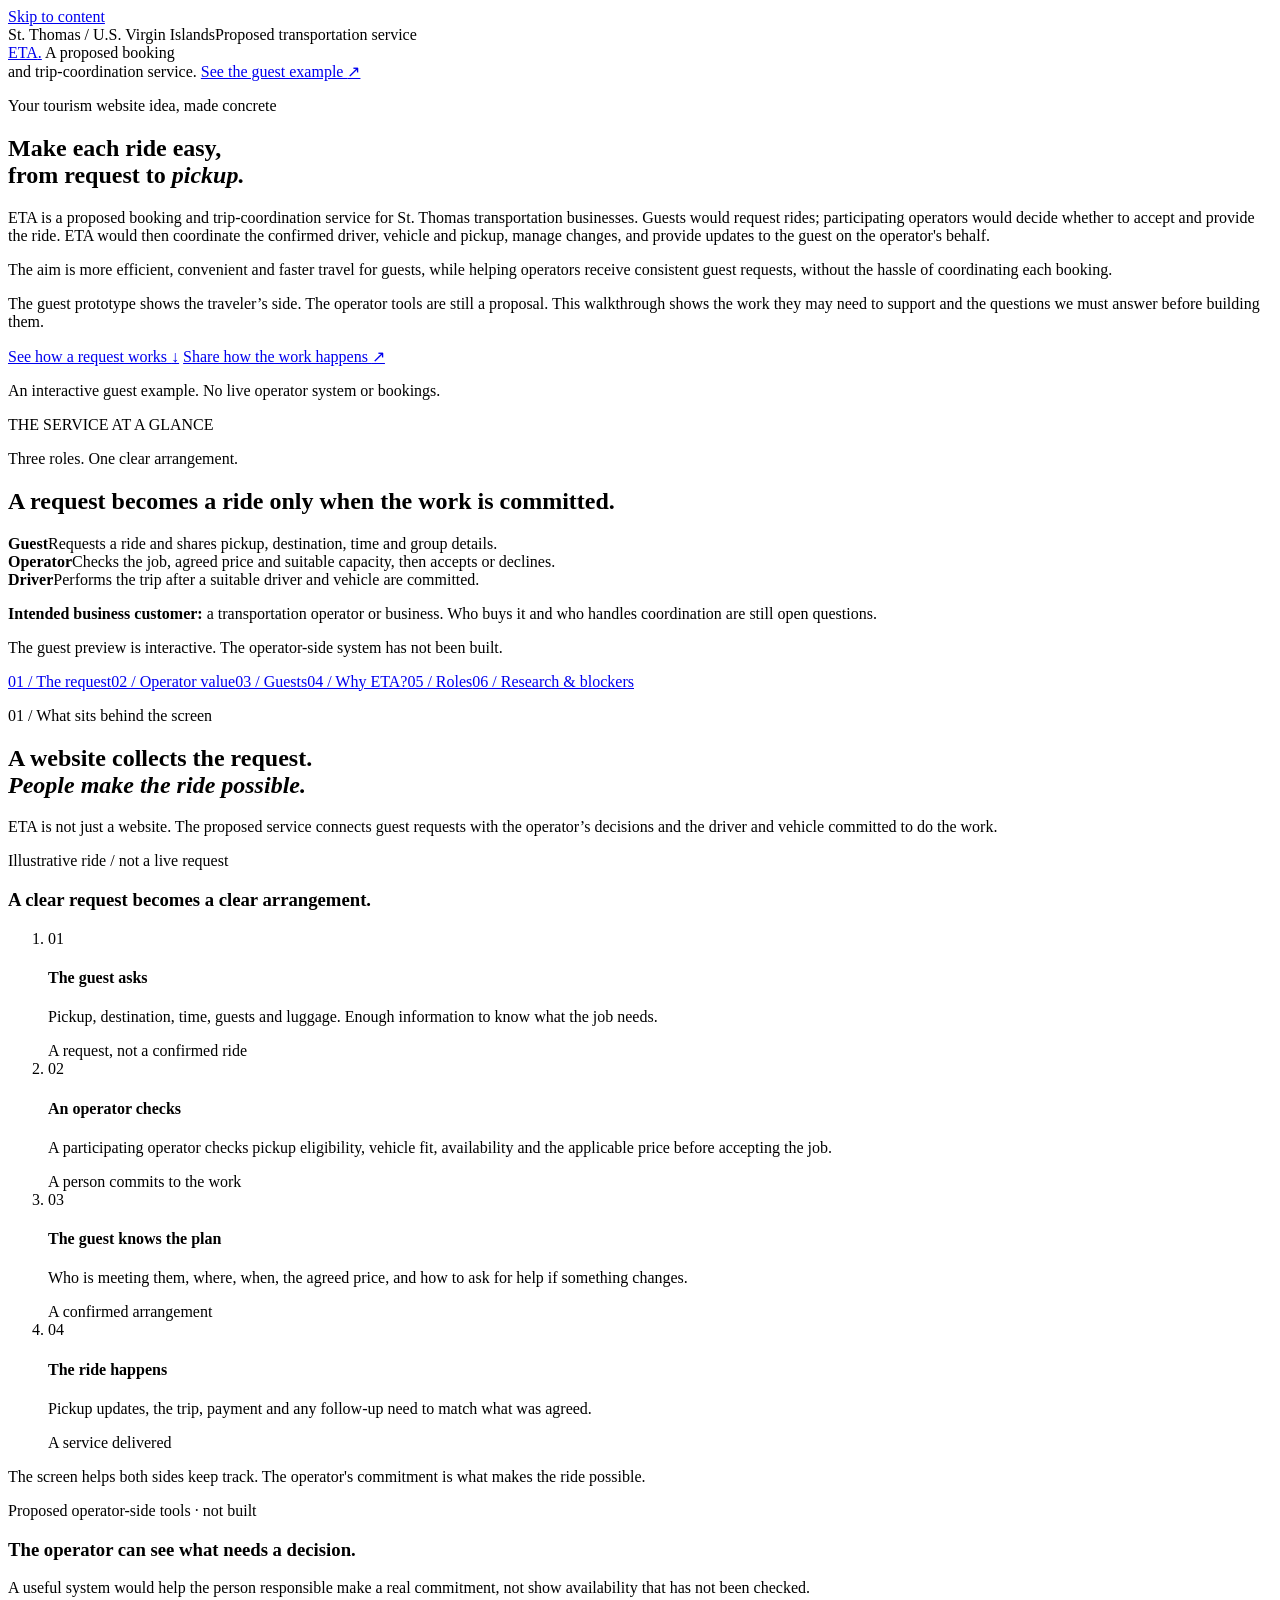
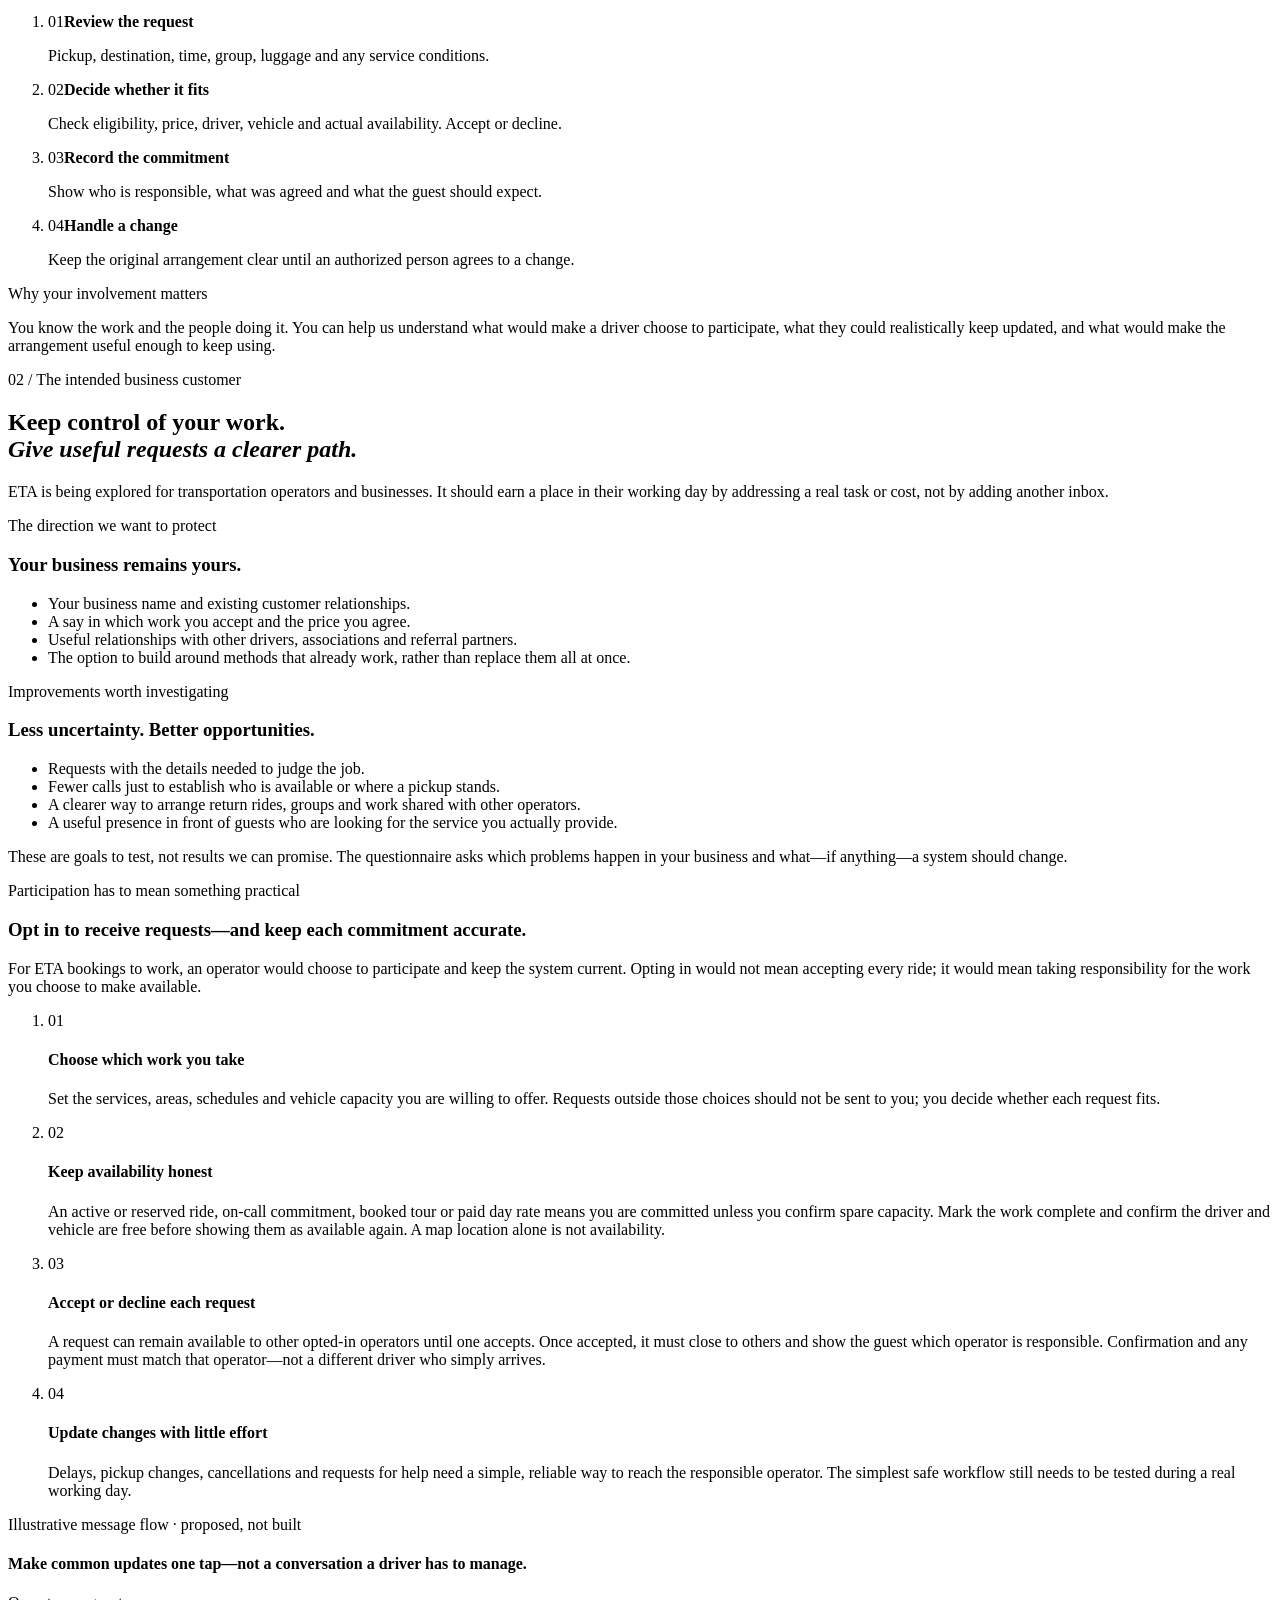
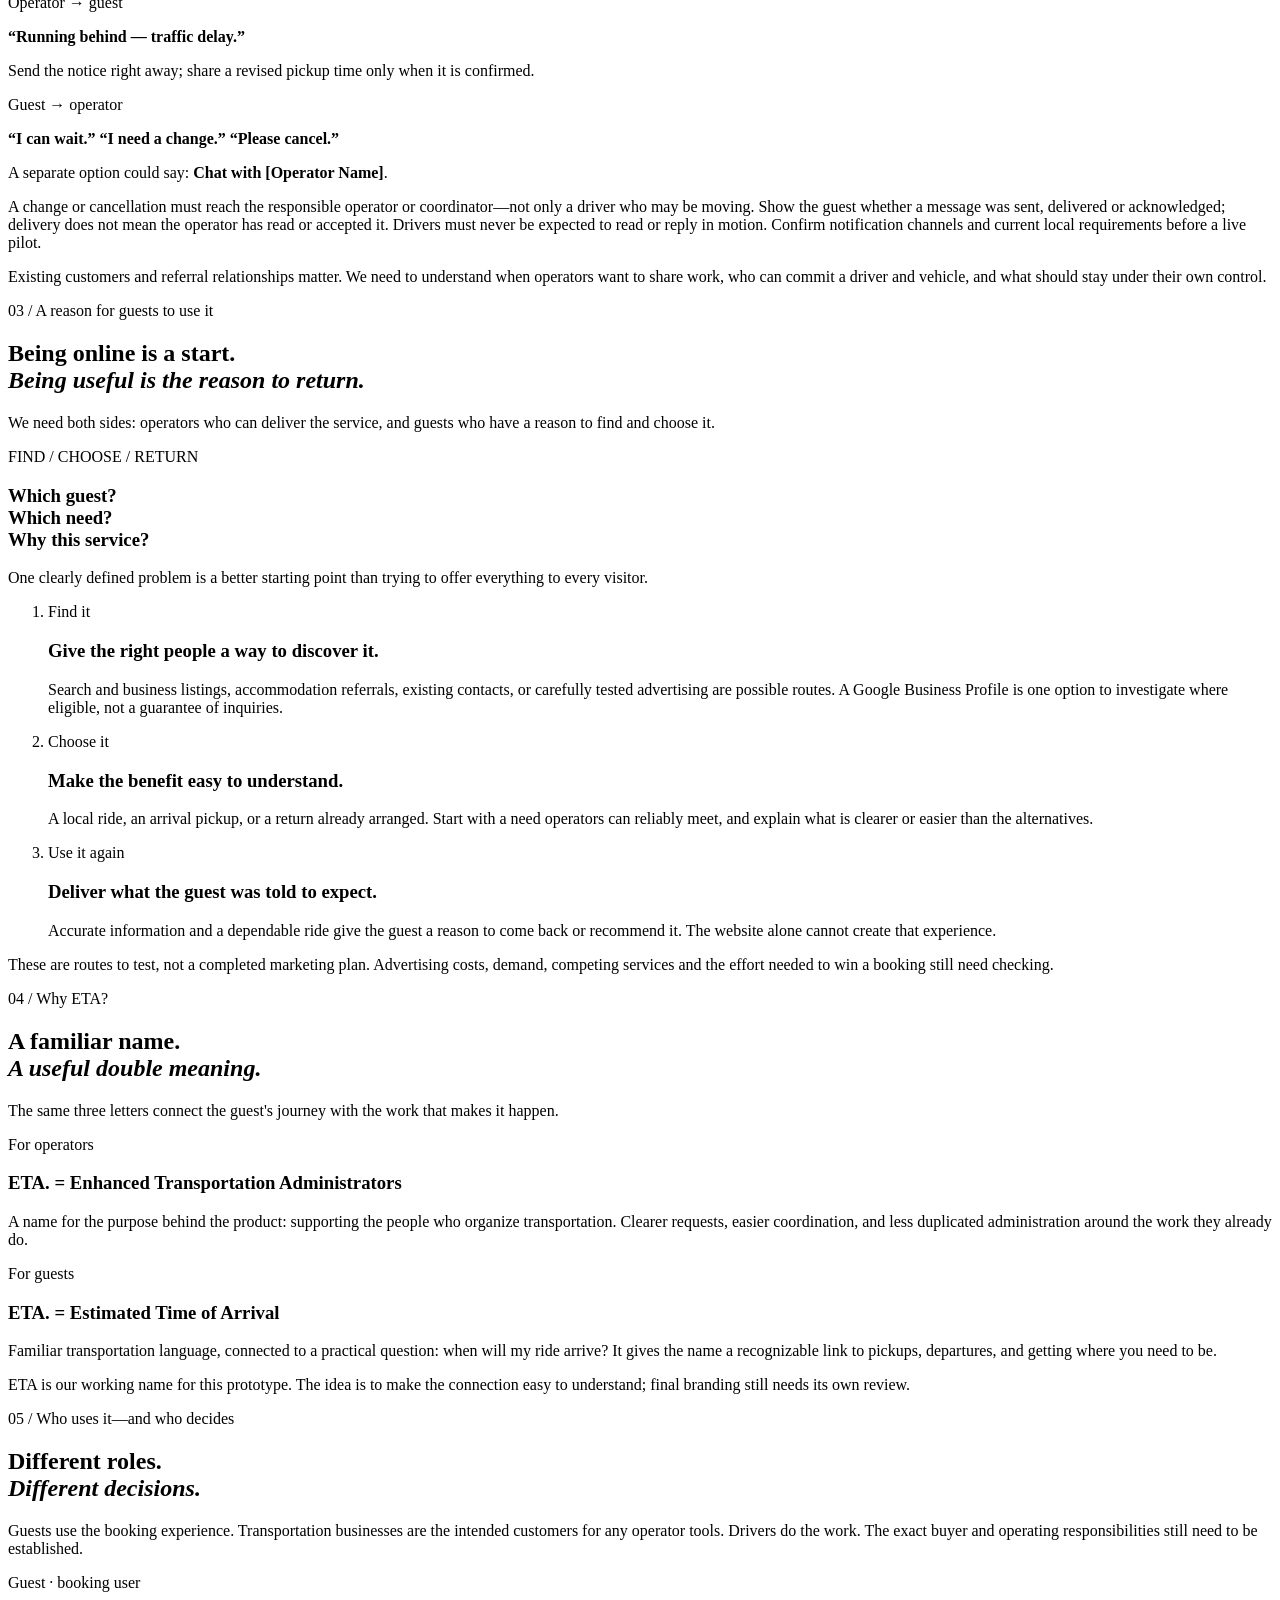
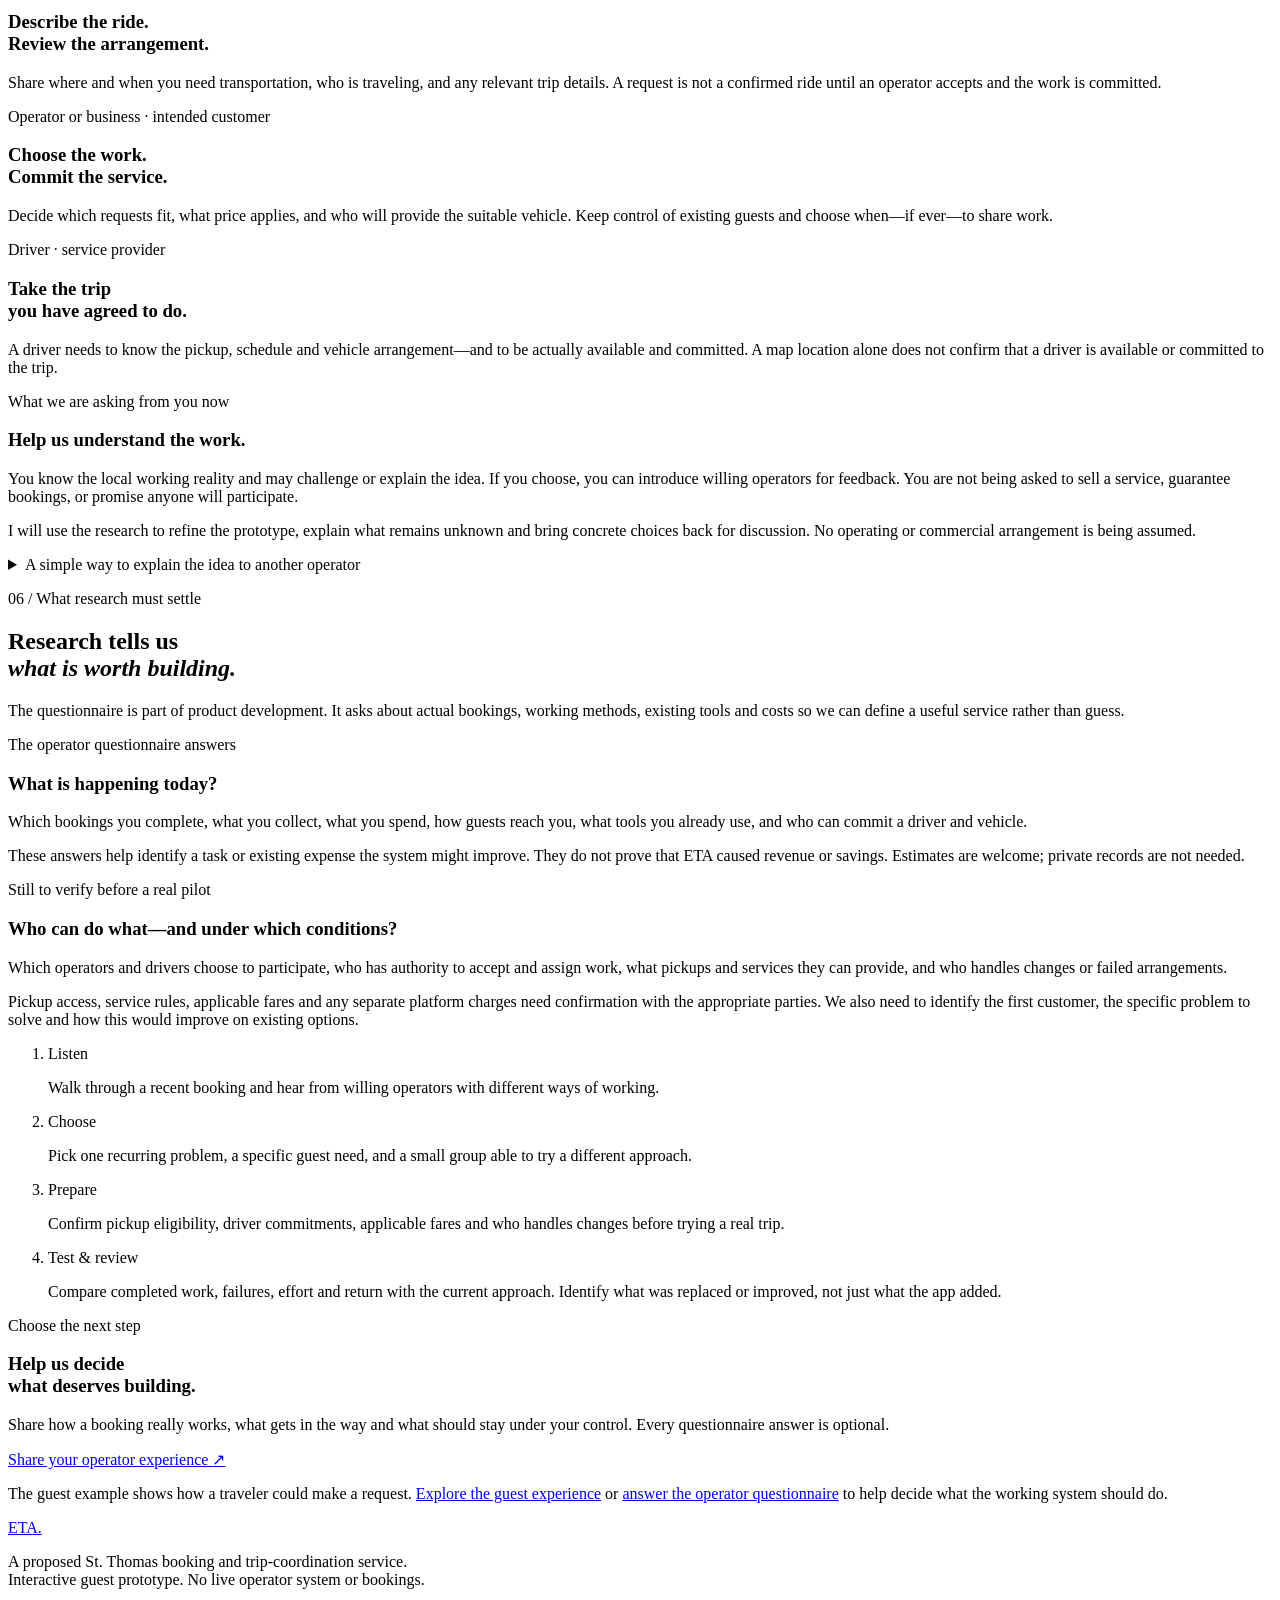
==== commit c4a590cf: "Clarify ETA service and operator workflow Co-authored-by: Copilot <223556219+Copilot@users.noreply.g" ====
--- a/public/partnership/index.html
+++ b/public/partnership/index.html
@@ -22,8 +22,9 @@
     <section class="opening section-width" aria-labelledby="opening-title">
       <div class="opening-copy">
         <p class="eyebrow"><span class="rule"></span> Your tourism website idea, made concrete</p>
-        <h1 id="opening-title">Make each ride clear<br>from request to <em>pickup.</em></h1>
-        <p class="opening-lead">ETA is a proposed booking and trip-coordination service for St. Thomas transportation businesses. Guests request rides. Participating operators review the details, decide whether to accept, and coordinate the driver, vehicle and pickup.</p>
+        <h1 id="opening-title">Make each ride easy,<br>from request to <em>pickup.</em></h1>
+        <p class="opening-lead">ETA is a proposed booking and trip-coordination service for St. Thomas transportation businesses. Guests would request rides; participating operators would decide whether to accept and provide the ride. ETA would then coordinate the confirmed driver, vehicle and pickup, manage changes, and provide updates to the guest on the operator's behalf.</p>
+        <p class="service-value">The aim is more efficient, convenient and faster travel for guests, while helping operators receive consistent guest requests, without the hassle of coordinating each booking.</p>
         <p>The guest prototype shows the traveler’s side. The operator tools are still a proposal. This walkthrough shows the work they may need to support and the questions we must answer before building them.</p>
         <div class="opening-actions">
           <a class="button button-dark" href="#service">See how a request works <span aria-hidden="true">&#8595;</span></a>
@@ -102,7 +103,27 @@
           <div><span class="column-label">Improvements worth investigating</span><h3>Less uncertainty. Better opportunities.</h3><ul class="editorial-list"><li>Requests with the details needed to judge the job.</li><li>Fewer calls just to establish who is available or where a pickup stands.</li><li>A clearer way to arrange return rides, groups and work shared with other operators.</li><li>A useful presence in front of guests who are looking for the service you actually provide.</li></ul></div>
         </div>
         <p class="section-footnote">These are goals to test, not results we can promise. The questionnaire asks which problems happen in your business and what—if anything—a system should change.</p>
-        <div class="participation-line"><p class="eyebrow">Participation has to mean something practical</p><p>Choose which work you take. Keep availability accurate enough to rely on. Accept or decline requests. Update important changes. We need to find the simplest way to do that during a real working day.</p><p class="note-small">Existing customers and referral relationships matter. We need to understand when operators want to share work, who can commit a driver and vehicle, and what should stay under their own control.</p></div>
+        <div class="participation-line">
+          <p class="eyebrow">Participation has to mean something practical</p>
+          <h3>Opt in to receive requests—and keep each commitment accurate.</h3>
+          <p>For ETA bookings to work, an operator would choose to participate and keep the system current. Opting in would not mean accepting every ride; it would mean taking responsibility for the work you choose to make available.</p>
+          <ol class="participation-steps">
+            <li><span>01</span><div><h4>Choose which work you take</h4><p>Set the services, areas, schedules and vehicle capacity you are willing to offer. Requests outside those choices should not be sent to you; you decide whether each request fits.</p></div></li>
+            <li><span>02</span><div><h4>Keep availability honest</h4><p>An active or reserved ride, on-call commitment, booked tour or paid day rate means you are committed unless you confirm spare capacity. Mark the work complete and confirm the driver and vehicle are free before showing them as available again. A map location alone is not availability.</p></div></li>
+            <li><span>03</span><div><h4>Accept or decline each request</h4><p>A request can remain available to other opted-in operators until one accepts. Once accepted, it must close to others and show the guest which operator is responsible. Confirmation and any payment must match that operator—not a different driver who simply arrives.</p></div></li>
+            <li><span>04</span><div><h4>Update changes with little effort</h4><p>Delays, pickup changes, cancellations and requests for help need a simple, reliable way to reach the responsible operator. The simplest safe workflow still needs to be tested during a real working day.</p></div></li>
+          </ol>
+          <div class="message-proposal">
+            <p class="column-label">Illustrative message flow · proposed, not built</p>
+            <h4>Make common updates one tap—not a conversation a driver has to manage.</h4>
+            <div class="message-examples">
+              <div><span>Operator → guest</span><p><strong>“Running behind — traffic delay.”</strong></p><p>Send the notice right away; share a revised pickup time only when it is confirmed.</p></div>
+              <div><span>Guest → operator</span><p><strong>“I can wait.” “I need a change.” “Please cancel.”</strong></p><p>A separate option could say: <strong>Chat with [Operator Name]</strong>.</p></div>
+            </div>
+            <p class="message-safety">A change or cancellation must reach the responsible operator or coordinator—not only a driver who may be moving. Show the guest whether a message was sent, delivered or acknowledged; delivery does not mean the operator has read or accepted it. Drivers must never be expected to read or reply in motion. Confirm notification channels and current local requirements before a live pilot.</p>
+          </div>
+          <p class="note-small">Existing customers and referral relationships matter. We need to understand when operators want to share work, who can commit a driver and vehicle, and what should stay under their own control.</p>
+        </div>
       </div>
     </section>
 
@@ -135,9 +156,9 @@
       <div class="roles-layout">
         <div class="role-column"><span class="column-label">Guest · booking user</span><h3>Describe the ride.<br>Review the arrangement.</h3><p>Share where and when you need transportation, who is traveling, and any relevant trip details. A request is not a confirmed ride until an operator accepts and the work is committed.</p></div>
         <div class="role-column"><span class="column-label">Operator or business · intended customer</span><h3>Choose the work.<br>Commit the service.</h3><p>Decide which requests fit, what price applies, and who will provide the suitable vehicle. Keep control of existing guests and choose when—if ever—to share work.</p></div>
-        <div class="role-column"><span class="column-label">Driver · service provider</span><h3>Take the trip<br>you have agreed to do.</h3><p>A driver needs to know the pickup, schedule and vehicle arrangement—and to be actually available and committed. The prototype does not assume a location dot creates availability.</p></div>
-        <div class="role-column collaboration-note"><span class="column-label">What we are asking from you now</span><h3>Help us understand the work.</h3><p>You know the local working reality and may challenge or explain the idea. If you choose, you can introduce willing operators for feedback. You are not being asked to sell a service, guarantee bookings, or promise anyone will participate.</p><p>I will use the research to refine the prototype, explain what remains unknown and bring concrete choices back for discussion. No operating or commercial arrangement is being assumed.</p></div>
+        <div class="role-column"><span class="column-label">Driver · service provider</span><h3>Take the trip<br>you have agreed to do.</h3><p>A driver needs to know the pickup, schedule and vehicle arrangement—and to be actually available and committed. A map location alone does not confirm that a driver is available or committed to the trip.</p></div>
       </div>
+      <div class="role-column collaboration-note"><span class="column-label">What we are asking from you now</span><h3>Help us understand the work.</h3><p>You know the local working reality and may challenge or explain the idea. If you choose, you can introduce willing operators for feedback. You are not being asked to sell a service, guarantee bookings, or promise anyone will participate.</p><p>I will use the research to refine the prototype, explain what remains unknown and bring concrete choices back for discussion. No operating or commercial arrangement is being assumed.</p></div>
       <details class="conversation-detail"><summary>A simple way to explain the idea to another operator</summary><blockquote>We're exploring a way to make arranging rides clearer for guests and the operators doing the work. The example shows what might be possible; it is not a service already taking bookings. We'd like to understand how your business works, what you already use, and what would genuinely make the work easier. Your experience will help us judge what is useful and what we should change.</blockquote><p class="note-small">Use this as a starting point for the conversation, not a script that replaces listening.</p></details>
     </section>
 
